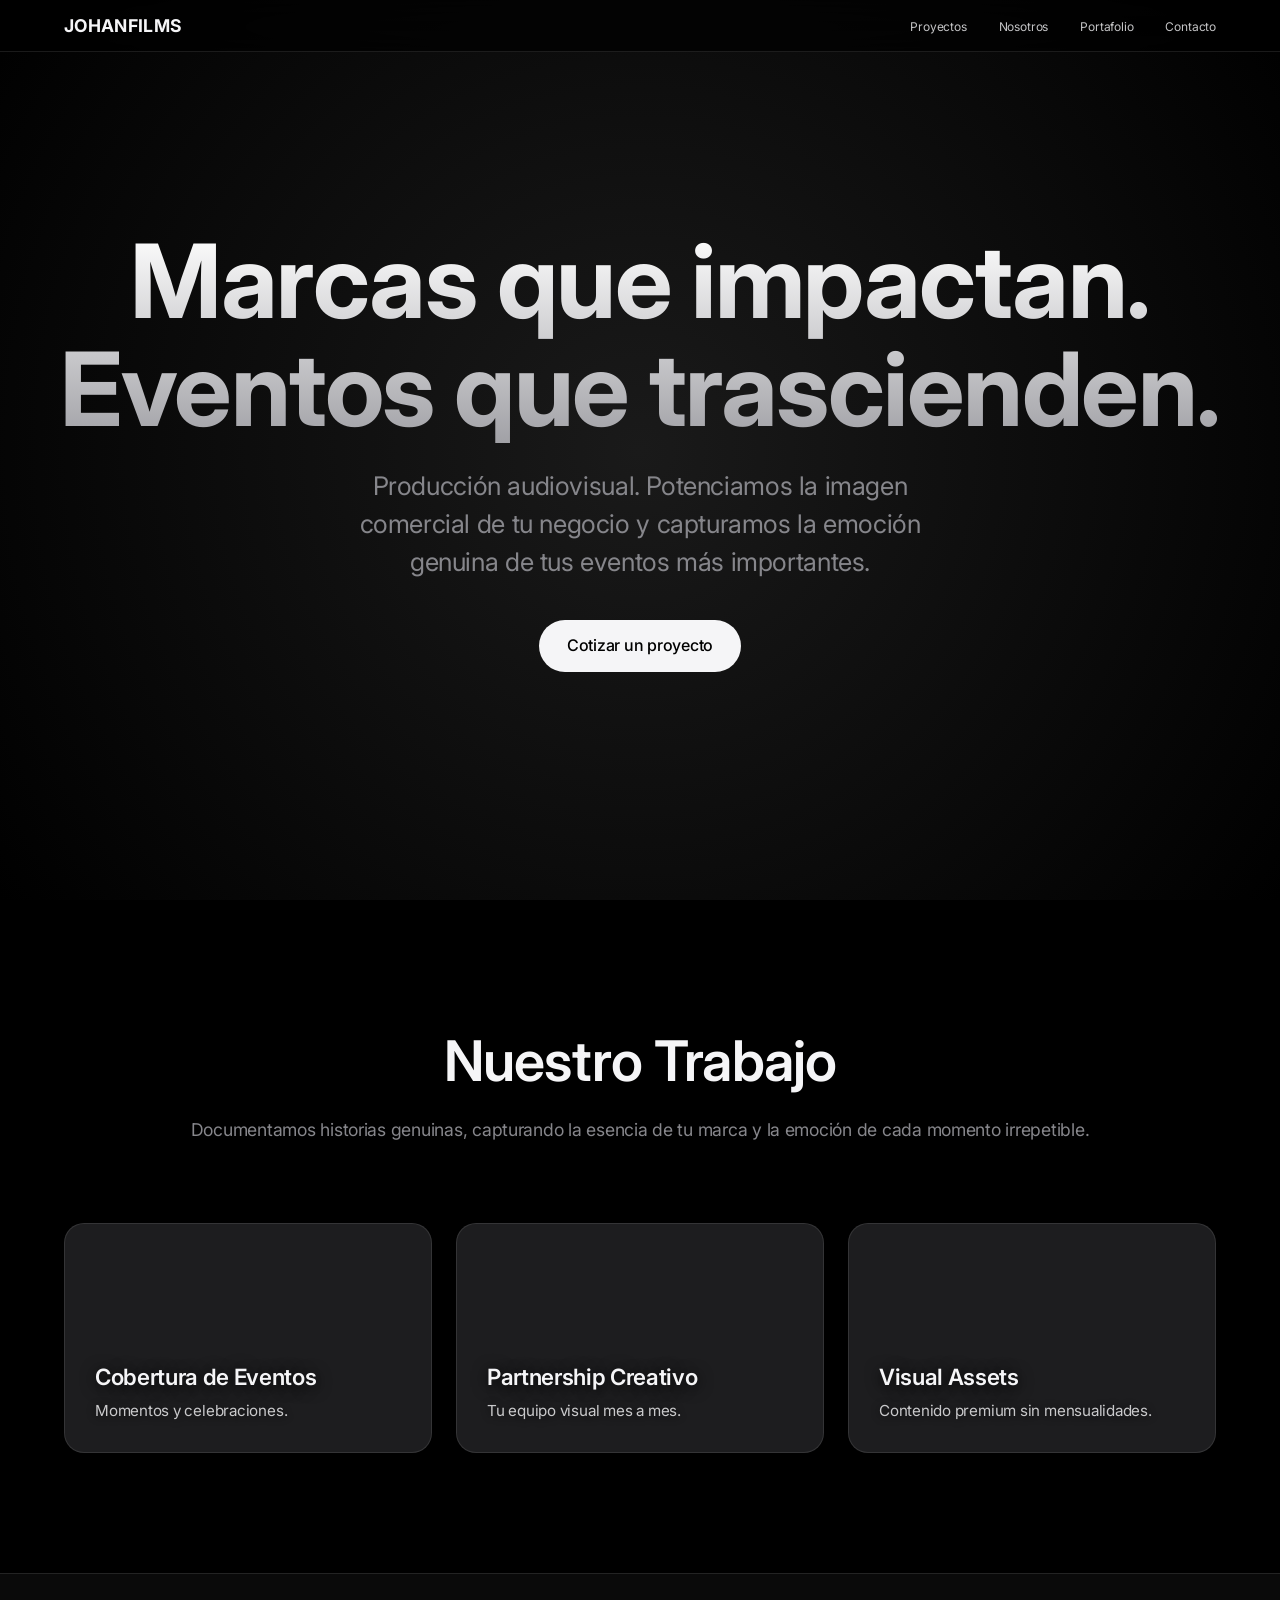
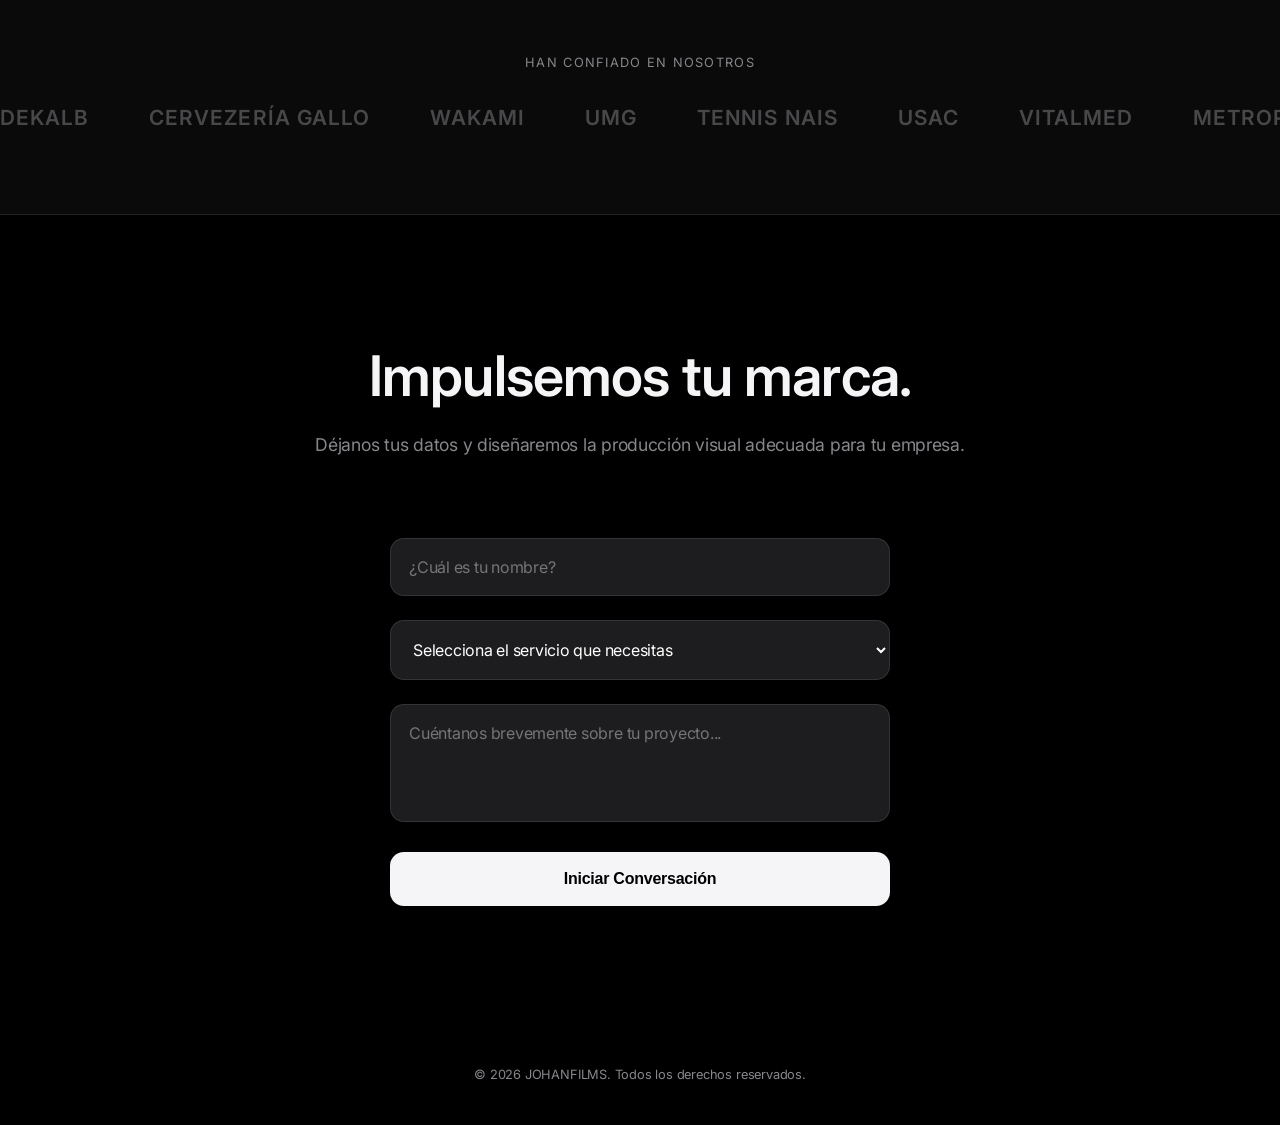
==== index.html @ 8e95e032 "fix modal video loader and transparent background" ====
<!DOCTYPE html>
<html lang="es">
<head>
    <meta charset="UTF-8">
    <meta name="viewport" content="width=device-width, initial-scale=1.0">
    <title>JohanFilms | Producción Audiovisual Premium</title>
    
    <!-- Fuente Inter (Estilo Apple) -->
    <link rel="preconnect" href="https://fonts.googleapis.com">
    <link rel="preconnect" href="https://fonts.gstatic.com" crossorigin>
    <link href="https://fonts.googleapis.com/css2?family=Inter:wght@300;400;500;600;700;800&display=swap" rel="stylesheet">
    <!-- Fuente Inter (Estilo Apple) -->
    <link rel="preconnect" href="https://fonts.googleapis.com">
    <link rel="preconnect" href="https://fonts.gstatic.com" crossorigin>
    <link href="https://fonts.googleapis.com/css2?family=Inter:wght@300;400;500;600;700;800&display=swap" rel="stylesheet">
    
    <!-- NUEVO: Estilos del Carrusel Swiper -->
    <link rel="stylesheet" href="https://cdn.jsdelivr.net/npm/swiper@11/swiper-bundle.min.css" />


    <style>
        /* 1. Cobertura de Eventos - Tonos Cálidos (Celebración) */
/* Ajuste para contenido vertical 9:16 */
/* Elimina el fondo negro de todos los niveles del carrusel */
.mySwiper, 
.swiper-wrapper, 
.swiper-slide, 
.swiper-slide video, 
.swiper-slide img {
    background: transparent !important;
    background-color: transparent !important;
}
.media-frame video.vertical{
    width: auto !important;
    height: 100% !important;
    max-width: 100% !important;
    object-fit: contain !important;
    background: transparent !important;
}

.swiper-slide{
    overflow: hidden !important;
}
.media-frame{
    background: transparent !important;
}
/* Asegura que el contenedor del carrusel no tenga sombra interna negra */
.mySwiper {
    background: none !important;
}

.swiper-slide video.vertical, .swiper-slide img.vertical {
    width: auto !important;
    height: 100% !important;
    max-width: 100%;
    margin: 0 auto;
object-fit: contain !important;
    border-radius: 20px;
}
/* Asegura que los controles del video no rompan la estética premium */
video::-webkit-media-controls-enclosure {
    background-color: rgba(0, 0, 0, 0) !important;
    border-radius: 20px;
}
/* Refuerzo de contraste para los títulos */
.project-card h3 {
    font-size: 1.4rem;
    font-weight: 700;
    margin-bottom: 8px;
    text-shadow: 0 2px 15px rgba(0,0,0,1); /* Máxima legibilidad */
}

.project-card p {
    font-size: 0.9rem;
    opacity: 0.9;
    text-shadow: 0 1px 10px rgba(0,0,0,1);
}
        :root {
            --black: #000000;
            --dark-gray: #1d1d1f;
            --apple-gray: #f5f5f7;
            --text-secondary: #86868b;
            --accent: #2997ff; 
            --border: rgba(255, 255, 255, 0.1);
            --font-main: 'Inter', sans-serif;
        }

        *, *::before, *::after { 
            box-sizing: border-box; 
            margin: 0; 
            padding: 0; 
            letter-spacing: -0.015em; 
        }

        html { scroll-behavior: smooth; }

        body {
            background: var(--black);
            color: var(--apple-gray);
            font-family: var(--font-main);
            line-height: 1.47059;
            overflow-x: hidden;
            -webkit-font-smoothing: antialiased;
        }

        /* --- NAVEGACIÓN --- */
        nav {
            position: fixed;
            top: 0; left: 0; right: 0;
            z-index: 1000;
            display: flex;
            align-items: center;
            justify-content: space-between;
            padding: 0 5%;
            height: 52px;
            background: rgba(0, 0, 0, 0.7);
            backdrop-filter: saturate(180%) blur(20px);
            -webkit-backdrop-filter: saturate(180%) blur(20px);
            border-bottom: 1px solid var(--border);
        }

        .nav-logo {
            font-weight: 700;
            font-size: 1.1rem;
            color: var(--apple-gray);
            text-decoration: none;
            letter-spacing: 0.02em;
            z-index: 1001;
        }

        .nav-links { display: flex; gap: 32px; list-style: none; }
        .nav-links a { color: var(--apple-gray); opacity: 0.8; text-decoration: none; font-size: 0.75rem; font-weight: 400; transition: opacity 0.3s ease; }
        .nav-links a:hover { opacity: 1; }

        /* --- HERO SECTION --- */
        .hero {
            height: 100vh;
            display: flex;
            flex-direction: column;
            justify-content: center;
            align-items: center;
            text-align: center;
            padding: 0 20px;
            background: radial-gradient(circle at center, #1a1a1a 0%, #000 100%);
        }

        .hero-title {
            font-size: clamp(3rem, 8vw, 6.5rem);
            font-weight: 700;
            line-height: 1.05;
            margin-bottom: 24px;
            background: linear-gradient(180deg, #fff 0%, #a1a1a6 100%);
            -webkit-background-clip: text;
            -webkit-text-fill-color: transparent;
        }

        .hero-subtitle { font-size: clamp(1.2rem, 2.5vw, 1.6rem); color: var(--text-secondary); max-width: 650px; margin-bottom: 40px; font-weight: 400; }

        /* --- BOTONES --- */
        .btn { padding: 14px 28px; border-radius: 30px; font-size: 1rem; font-weight: 500; text-decoration: none; transition: all 0.3s cubic-bezier(0.4, 0, 0.2, 1); display: inline-block; }
        .btn-primary { background: var(--apple-gray); color: var(--black); }
        .btn-primary:hover { transform: scale(1.02); background: #fff; }

        /* --- PORTAFOLIO --- */
        .section { padding: 120px 5%; max-width: 1400px; margin: 0 auto; }
        .section-header { text-align: center; margin-bottom: 80px; }
        .section-header h2 { font-size: clamp(2rem, 5vw, 3.5rem); margin-bottom: 15px; font-weight: 600; }

        .grid { display: grid; grid-template-columns: repeat(auto-fit, minmax(350px, 1fr)); gap: 24px; }
        .project-card { background: var(--dark-gray); aspect-ratio: 16/10; border-radius: 20px; overflow: hidden; position: relative; cursor: pointer; border: 1px solid var(--border); transition: transform 0.4s ease; }
        .project-card:hover { transform: scale(1.01); }
        .project-img { width: 100%; height: 100%; object-fit: cover; opacity: 0.5; transition: opacity 0.6s ease, transform 0.6s ease; }
        .project-card:hover .project-img { opacity: 0.8; transform: scale(1.03); }
        .project-info { position: absolute; bottom: 30px; left: 30px; right: 30px; }
        .project-info h3 { font-size: 1.4rem; margin-bottom: 6px; font-weight: 600; }
        .project-info p { color: var(--apple-gray); font-size: 0.95rem; opacity: 0.8; }

        /* --- MODAL (VENTANA FLOTANTE) --- */
        .modal { display: none; position: fixed; z-index: 2000; left: 0; top: 0; width: 100%; height: 100%; background-color: rgba(0, 0, 0, 0.6); backdrop-filter: blur(15px); -webkit-backdrop-filter: blur(15px); opacity: 0; transition: opacity 0.2s ease; }
        .modal.show { display: flex; align-items: center; justify-content: center; opacity: 1; }
        .modal-content { background-color: var(--dark-gray); border: 1px solid var(--border); border-radius: 24px; padding: 40px; width: 90%; max-width: 800px; position: relative; transform: translateY(30px) scale(0.95); transition: transform 0.4s cubic-bezier(0.16, 1, 0.3, 1); }
        .modal.show .modal-content { transform: translateY(0) scale(1); }
        .close-btn { position: absolute; top: 20px; right: 25px; color: var(--text-secondary); font-size: 28px; font-weight: 300; cursor: pointer; transition: color 0.3s; }
        .close-btn:hover { color: #fff; }

        /* --- CARRUSEL INFINITO DE MARCAS --- */
        .marquee-container {
            padding: 80px 0;
            overflow: hidden;
            background: #0a0a0a;
            border-top: 1px solid var(--border);
            border-bottom: 1px solid var(--border);
        }

        .marquee {
            display: flex;
            width: max-content;
            animation: scrollMarquee 45s linear infinite;
        }

        .marquee:hover { animation-play-state: paused; }

        .marquee-content {
            display: flex;
            gap: 60px;
            padding-right: 60px;
        }

        .marquee-content span {
            font-size: 1.3rem;
            font-weight: 600;
            color: var(--text-secondary);
            text-transform: uppercase;
            letter-spacing: 0.05em;
            opacity: 0.5;
            transition: opacity 0.3s, color 0.3s;
            cursor: default;
            white-space: nowrap;
        }

        .marquee-content span:hover {
            opacity: 1;
            color: var(--apple-gray);
        }

        @keyframes scrollMarquee {
            0% { transform: translateX(0); }
            100% { transform: translateX(-50%); }
        }

        /* --- FORMULARIO DE CONTACTO --- */
        .contact-container { max-width: 500px; margin: 0 auto; }
        .form-group { margin-bottom: 24px; }
        input, select, textarea { width: 100%; padding: 18px; background: var(--dark-gray); border: 1px solid var(--border); border-radius: 14px; color: #fff; font-family: var(--font-main); font-size: 1rem; outline: none; transition: border-color 0.3s, background-color 0.3s; }
        input:focus, select:focus, textarea:focus { border-color: var(--accent); background: #252528; }
        .btn-send { width: 100%; background: var(--apple-gray); color: var(--black); border: none; padding: 18px; border-radius: 14px; font-weight: 600; cursor: pointer; font-size: 1rem; transition: transform 0.3s, background 0.3s; }
        .btn-send:hover { background: #fff; transform: scale(1.01); }

        /* --- ANIMACIONES SCROLL --- */
        .reveal { opacity: 0; transform: translateY(40px); transition: opacity 0.8s cubic-bezier(0.5, 0, 0, 1), transform 0.8s cubic-bezier(0.5, 0, 0, 1); }
        .reveal.active { opacity: 1; transform: translateY(0); }

        /* --- RESPONSIVE --- */
        @media (max-width: 768px) {
            .nav-links { display: none; }
            .hero-title { font-size: 3.5rem; }
            .section { padding: 80px 20px; }
            .modal-content { padding: 30px 20px; }
        }

        /* --- FOOTER --- */
        footer { padding: 40px; text-align: center; display: flex; flex-direction: column; align-items: center; gap: 20px; }
        .social-links a { color: var(--apple-gray); text-decoration: none; font-size: 0.9rem; margin: 0 10px; transition: color 0.3s; opacity: 0.7; }
        .social-links a:hover { opacity: 1; }
        .footer-copy { color: var(--text-secondary); font-size: 0.8rem; }
        /* Estilo para redondear el carrusel de Johan Films */
/* Estilo definitivo para redondear el carrusel de Johan Films */
.mySwiper {
    border-radius: 20px !important;
    overflow: hidden !important;
    width: 100%;
    height: 100%;
    /* Truco para Mac/Safari: fuerza el recorte de las esquinas */
    -webkit-mask-image: -webkit-radial-gradient(white, black);
}

.mySwiper img, .mySwiper video {
    border-radius: 20px !important;
    object-fit: cover;
    display: block;
}

/* Forzamos el recorte también en las diapositivas individuales */
.swiper-slide {
    border-radius: 20px !important;
    overflow: hidden !important;
}

/* Efecto de elevación para las tarjetas/botones de proyectos */
.project-card {
    transition: transform 0.3s cubic-bezier(0.25, 1, 0.5, 1), box-shadow 0.3s ease;
    cursor: pointer;
}

/* Cuando el mouse pasa por encima (Hover) */
.project-card:hover {
    /* --- CONFIGURACIÓN DE FONDOS INDIVIDUALES --- */

/* 1. Eventos: Usamos tu foto optimizada de 351 KB */
.card-eventos {
    background-image: linear-gradient(rgba(0,0,0,0.4), rgba(0,0,0,0.85)), 
                      url('Fotos/evento-foto1.webp');
    background-size: cover;
    background-position: center;
}

/* 2. Partnership: Sugiero un tono oscuro profundo o una foto de producción */
.card-partnership {
    background-image: linear-gradient(rgba(0,0,0,0.5), rgba(0,0,0,0.9)), 
                      url('Videos/recorrido-plaza-real-frame.webp'); 
    background-size: cover;
    background-position: center;
}

/* 3. Wellness: Un tono verdoso/azulado muy sutil para salud y estética */
.card-wellness {
    background-image: linear-gradient(rgba(0,20,20,0.5), rgba(0,0,0,0.9)), 
                      url('Fotos/simulacion-arquitectura.webp');
    background-size: cover;
    background-position: center;
}

/* --- REFUERZO DE CONTRASTE --- */
.project-info h3 {
    text-shadow: 0 2px 10px rgba(0,0,0,0.9); /* Sombra para que el texto no se pierda */
}

.project-info p {
    text-shadow: 0 1px 5px rgba(0,0,0,0.9);
    opacity: 0.9;
}

/* Ajuste para que el hover sea suave */
.project-card {
    transition: transform 0.4s cubic-bezier(0.165, 0.84, 0.44, 1), box-shadow 0.4s ease;
}
    /* Hace que el botón sobresalga (crece un 3%) */
    transform: translateY(-8px) scale(1.03);
    
    /* Crea una sombra suave y profunda para dar efecto de altura */
    box-shadow: 0 20px 40px rgba(0, 0, 0, 0.4);
    
    /* Opcional: Si quieres que resalte un poco más el brillo */
    border-color: var(--accent);
}
/* --- ESTILOS SHOWCASE (Imagen, Video y Línea) --- */
        .showcase-image-container {
            width: 100%;
            max-width: 1100px;
            margin: 0 auto 100px;
            padding: 0 20px;
        }

        .showcase-image {
            width: 100%;
            height: auto;
            border-radius: 28px;
            object-fit: cover;
            display: block;
            box-shadow: 0 20px 50px rgba(0,0,0,0.5);
            border: 1px solid rgba(255,255,255,0.05);
        }

        .showcase-split-section {
            display: flex;
            align-items: center;
            justify-content: space-between;
            gap: 80px;
            padding: 100px 0;
            margin-top: 80px;
            border-top: 1px solid var(--border); /* ESTA ES LA LÍNEA QUE BUSCAMOS */
        }

        .showcase-video-container {
            flex: 1;
            max-width: 380px; 
            width: 100%;
            aspect-ratio: 9 / 16; 
            border-radius: 32px;
            overflow: hidden;
            border: 1px solid var(--border);
            box-shadow: 0 15px 40px rgba(0,0,0,0.5);
            background: transparent;
        }

        .showcase-vertical-video {
            width: 100%;
            height: 100%;
            object-fit: cover;
            display: block;
        }

        .showcase-text-container {
            flex: 1.2;
            text-align: left;
        }

        .showcase-text-card { margin-bottom: 50px; }

        .showcase-text-card h3 {
            font-size: 1.1rem;
            color: var(--accent);
            text-transform: uppercase;
            letter-spacing: 0.1em;
            margin-bottom: 15px;
            font-weight: 700;
        }

        .showcase-text-card p {
            font-size: 1.8rem;
            color: #fff;
            font-weight: 600;
            line-height: 1.3;
            letter-spacing: -0.02em;
        }

        /* --- ESTA ES LA SOLUCIÓN PARA LAS MARCAS --- */
        .brands-container {
            display: flex;
            justify-content: center;
            align-items: center;
            gap: 40px; 
            flex-wrap: wrap; /* Esto evita que la página se minimice o se estire */
            max-width: 1000px;
            margin: 0 auto;
            padding: 0 20px;
        }

        .brand-item {
            font-size: 1rem;
            font-weight: 600;
            color: #fff;
            letter-spacing: 0.1em;
            white-space: nowrap; /* Mantiene el nombre de la marca en una sola línea */
        }
        /* Al final de tus estilos */
        textarea {
            resize: none;
            outline: none;
        }


/* =========================================================
   FIX FINAL JOHANFILMS — Loader premium + videos controlados
   ========================================================= */
.modal-content{
    width: min(92vw, 900px);
    max-height: 92vh;
    overflow: hidden;
}

.mySwiper{
    width: 100% !important;
    aspect-ratio: 16 / 9 !important;
    height: auto !important;
    max-height: 65vh !important;
    border-radius: 20px !important;
    overflow: hidden !important;
    background: transparent !important;
    position: relative !important;
}

.swiper-wrapper,
.swiper-slide{
    width: 100% !important;
    height: 100% !important;
}

.swiper-slide{
    display: flex !important;
    justify-content: center !important;
    align-items: center !important;
    overflow: hidden !important;
    background: transparent !important;
    border-radius: 20px !important;
}

.media-frame{
    position: relative;
    width: 100%;
    height: 100%;
    max-width: 100%;
    max-height: 100%;
    display: flex;
    justify-content: center;
    align-items: center;
    overflow: hidden;
    background: transparent;
    border-radius: 20px;
}

.media-frame img,
.media-frame video{
    display: block;
    max-width: 100%;
    max-height: 100%;
    border-radius: 20px;
    background: transparent;
}

.media-frame img{
    width: 100%;
    height: 100%;
    object-fit: cover;
}

.media-frame video{
    width: 100%;
    height: 100%;
    object-fit: contain;
}

.media-frame video.vertical,
.media-frame img.vertical{
    width: auto !important;
    height: 100% !important;
    max-width: 100% !important;
    max-height: 100% !important;
    object-fit: contain !important;
}

.video-loader{
    position: absolute;
    inset: 0;
    background: transparent;
    display: flex;
    justify-content: center;
    align-items: center;
    z-index: 10;
    transition: opacity 0.22s ease;
    border-radius: 20px;
}

.video-loader::before{
    content: "";
    position: absolute;
    width: 190px;
    height: 42px;
    border-radius: 999px;
    background: rgba(0,0,0,0.28);
    backdrop-filter: blur(10px);
    -webkit-backdrop-filter: blur(10px);
    z-index: -1;
}

.video-loader.hidden{
    opacity: 0;
    pointer-events: none;
}

.video-loader p{
    color: rgba(255,255,255,0.72);
    font-size: 13px;
    letter-spacing: 0.4px;
    margin: 0;
    font-weight: 400;
}

@media (max-width: 768px){
    .modal-content{
        width: 94vw;
        max-height: 90vh;
        padding: 28px 18px;
    }

    .mySwiper{
        max-height: 58vh !important;
    }
}
        
    </style>
</head>
<body>

<nav>
    <a href="index.html" class="nav-logo">JOHANFILMS</a>
    <ul class="nav-links">
        <li><a href="JohanFilms.html">Proyectos</a></li>
        <li><a href="About us.html">Nosotros</a></li>
        <li><a href="Portafolio.html">Portafolio</a></li>
        <li><a href="contacto.html">Contacto</a></li>
    </ul>
</nav>

<section class="hero reveal active">
    <h1 class="hero-title">Marcas que impactan.<br>Eventos que trascienden.</h1>
    <p class="hero-subtitle">Producción audiovisual. Potenciamos la imagen comercial de tu negocio y capturamos la emoción genuina de tus eventos más importantes.</p>
    <div class="hero-actions">
        <a href="#contacto" class="btn btn-primary">Cotizar un proyecto</a>
    </div>
</section>

<section class="section" id="proyectos">
    <div class="section-header reveal">
        <h2>Nuestro Trabajo</h2>
        <p style="color: var(--text-secondary); font-size: 1.1rem;">Documentamos historias genuinas, capturando la esencia de tu marca y la emoción de cada momento irrepetible.</p>
    </div>
    <div class="grid">
       <!-- Botón 1: Cobertura de Eventos -->
<div class="project-card reveal card-eventos" data-index="0">
    <div class="project-info">
        <h3>Cobertura de Eventos</h3>
        <p>Momentos y celebraciones.</p>
    </div>
</div>

<!-- Botón 2: Partnership Creativo -->
<div class="project-card reveal card-partnership" style="transition-delay: 0.1s;" data-index="1">
    <div class="project-info">
        <h3>Partnership Creativo</h3>
        <p>Tu equipo visual mes a mes.</p>
    </div>
</div>

<!-- Botón 3: Visual Assets -->
<div class="project-card reveal card-wellness" style="transition-delay: 0.2s;" data-index="2">
    <div class="project-info">
        <h3>Visual Assets</h3>
        <p>Contenido premium sin mensualidades.</p>
    </div>
</div>
    </div>
</section>

<!-- CARRUSEL INFINITO DE MARCAS -->
<section class="marquee-container reveal">
    <p style="text-align: center; color: var(--text-secondary); font-size: 0.8rem; text-transform: uppercase; letter-spacing: 0.1em; margin-bottom: 30px;">Han confiado en nosotros</p>
    <div class="marquee">
        <!-- Grupo 1 -->
        <div class="marquee-content">
            <span>DekalB</span><span>Cervezería Gallo</span><span>Wakami</span><span>UMG</span><span>Tennis Nais</span><span>USAC</span><span>Vitalmed</span><span>Metroproyectos</span><span>Mealbox</span><span>Decora</span><span>Intecap</span><span>Plaza América</span><span>CityPlaza</span><span>Rejobot</span><span>Coca Cola Los Volcanes</span><span>Klampas</span><span>Prog. Moscamed</span><span>Mealbox</span><span>PL Beauty Aesthetic</span><span>SNK Store</span><span>Lias Bakery Coatepeque</span>
        </div>
        <!-- Grupo 2 (Duplicado idéntico para crear la ilusión de scroll infinito) -->
        <div class="marquee-content">
            <span>DekalB</span><span>Cervezería Gallo</span><span>Wakami</span><span>UMG</span><span>Tennis Nais</span><span>USAC</span><span>Vitalmed</span><span>Metroproyectos</span><span>Mealbox</span><span>Decora</span><span>Intecap</span><span>Plaza América</span><span>CityPlaza</span><span>Rejobot</span><span>Coca Cola Los Volcanes</span><span>Klampas</span><span>Prog. Moscamed</span><span>Mealbox</span><span>PL Beauty Aesthetic</span><span>SNK Store</span><span>Lias Bakery Coatepeque</span>
        </div>
    </div>
</section>

<section class="section" id="contacto">
    <div class="section-header reveal">
        <h2>Impulsemos tu marca.</h2>
        <p style="color: var(--text-secondary); font-size: 1.1rem;">Déjanos tus datos y diseñaremos la producción visual adecuada para tu empresa.</p>
    </div>
    
    <div class="contact-container reveal">
        <form id="waForm">
            <div class="form-group">
                <input type="text" id="nombre" placeholder="¿Cuál es tu nombre?" required>
            </div>
            <div class="form-group">
                <select id="servicio" required>
                    <option value="" disabled selected>Selecciona el servicio que necesitas</option>
                    <option value="Cobertura de Eventos">Cobertura de Eventos (Momentos inolvidables)</option>
                    <option value="Partnership Creativo">Partnership Creativo (Tu equipo visual mes a mes)</option>
                    <option value="Marcas & Wellness">Marcas & Wellness (Publicidad premium)</option>
                    <option value="Proyecto a la medida">Tengo otra idea en mente</option>
                </select>
            </div>
            <div class="form-group">
                <textarea id="mensaje" rows="4" placeholder="Cuéntanos brevemente sobre tu proyecto..." required></textarea>
            </div>
            <button type="submit" class="btn-send">Iniciar Conversación</button>
        </form>
    </div>
</section>

<!-- MODAL PARA PROYECTOS --><!-- MODAL PARA PROYECTOS CON CARRUSEL -->
<div id="projectModal" class="modal">
    <div class="modal-content">
        <span class="close-btn">&times;</span>
        <h2 id="modalTitle">Título del Proyecto</h2>
        <p id="modalCategory" style="color: var(--text-secondary); margin-bottom: 20px;">Categoría</p>
        
        <!-- Carrusel Swiper -->
<div class="swiper mySwiper" style="border-radius: 12px; overflow: hidden; aspect-ratio: 16/9; background: transparent;">
            <div class="swiper-wrapper" id="modalMediaContent">
                <!-- Aquí se inyectarán las fotos y videos automáticamente -->
            </div>
            <!-- Botones de navegación del carrusel -->
            <div class="swiper-button-next" style="color: rgba(255,255,255,0.8); transform: scale(0.7);"></div>
            <div class="swiper-button-prev" style="color: rgba(255,255,255,0.8); transform: scale(0.7);"></div>
            <div class="swiper-pagination"></div>
        </div>
        
        <p id="modalDescription" style="margin-top: 20px; font-size: 0.95rem; line-height: 1.6;">Descripción.</p>
    </div>
</div>

<!-- NUEVO: Script del Carrusel Swiper (Debe ir justo arriba de tu <script> principal) -->
<script src="https://cdn.jsdelivr.net/npm/swiper@11/swiper-bundle.min.js"></script>

<footer>
   
    <p class="footer-copy">&copy; 2026 JOHANFILMS. Todos los derechos reservados.</p>
</footer>

<script>
    // SCROLL ANIMATIONS
    const reveals = document.querySelectorAll('.reveal');
    const revealOnScroll = () => {
        const windowHeight = window.innerHeight;
        const elementVisible = 100;
        reveals.forEach((reveal) => {
            const elementTop = reveal.getBoundingClientRect().top;
            if (elementTop < windowHeight - elementVisible) {
                reveal.classList.add('active');
            }
        });
    }
    window.addEventListener('scroll', revealOnScroll);
    revealOnScroll();

    // MODAL LOGIC
    const modal = document.getElementById("projectModal");
    const closeBtn = document.querySelector(".close-btn");
    const projectCards = document.querySelectorAll(".project-card");
    const modalTitle = document.getElementById("modalTitle");
    const modalCategory = document.getElementById("modalCategory");
    const modalDescription = document.getElementById("modalDescription");

   // Datos de tus proyectos con sus fotos y videos reales
    const projectData = [
        {
            title: "Cobertura de Eventos",
            category: "Tu evento no tiene límites, nuestras fotos tampoco.",
            description: "Capturamos la esencia de tus momentos más especiales. A través de fotografía artística y cinematografía de alta fidelidad, transformando tus celebraciones en recuerdos eternos que podrás revivir una y otra vez.",
media: [
  { type: 'video', url: 'Fotos/evento-video1.mp4' },
  { type: 'image', url: 'Fotos/evento-foto1.webp' },
  { type: 'image', url: 'Fotos/evento-foto2.webp' },
  { type: 'image', url: 'Fotos/evento-foto3.webp' },
  { type: 'image', url: 'Fotos/evento-foto4.webp' },
  { type: 'image', url: 'Fotos/evento-foto5.webp' }
  
]
        },
    {
    title: "Partnership Creativo",
    category: "Contenido para Redes Sociales & Estrategia",
    description: "Diseñamos un flujo constante de contenido de alto impacto en formato vertical (9:16) y fotografías que marcan la diferencia. Optimizamos cada pieza para Reels y TikTok, asegurando que tu marca mantenga una presencia profesional, dinámica y visualmente impecable todos los días.",
    media: [
         { type: 'video', url: 'Fotos_partnershipcreativo/partner-video1.mp4', },
           { type: 'video', url: 'Fotos_partnershipcreativo/partner-video2.mp4', },
        { type: 'image', url: 'Fotos_partnershipcreativo/partner-foto1.webp',  },
            { type: 'image', url: 'Fotos_partnershipcreativo/partner-foto4.webp',  },
          { type: 'image', url: 'Fotos_partnershipcreativo/partner-foto2.webp',  },
            { type: 'image', url: 'Fotos_partnershipcreativo/partner-foto3.webp',  }
          
       
    ]
},
        {
            title: "Visual Assets",
            category: "Paquetes por Proyecto",
            description: "Contenido de calidad sin contratos. Fotografía y video de alto impacto diseñados para empresas/marcas que necesitan renovar su imagen o lanzar un proyecto específico de manera inmediata.",
            media: [
                { type: 'video', url: 'Visual/visual-video1.mp4' },
                { type: 'image', url: 'Visual/visual-foto1.webp' },
                 { type: 'image', url: 'Visual/visual-foto2.webp' },
                  { type: 'image', url: 'Visual/visual-foto3.webp' },
                   { type: 'image', url: 'Visual/visual-foto4.webp' },
                   { type: 'image', url: 'Visual/visual-foto5.webp' }
               
            ]
        }
    ];

    let swiperInstance = null; // Variable para controlar el carrusel

    projectCards.forEach((card, index) => {
        card.addEventListener('click', () => {
            modalTitle.innerText = projectData[index].title;
            modalCategory.innerText = projectData[index].category;
            modalDescription.innerText = projectData[index].description;
            
            // Generar los slides de fotos y videos
            const mediaContainer = document.getElementById("modalMediaContent");
            mediaContainer.innerHTML = ''; // Limpiamos el carrusel anterior
            
   // Generar cada slide con loader premium y contenedor seguro
            projectData[index].media.forEach((item, mediaIndex) => {
                const formatClass = item.format === 'vertical' ? 'vertical' : '';
                const mediaId = `project-media-${index}-${mediaIndex}`;

                let slideContent = '';

                if (item.type === 'image') {
                    slideContent = `
                        <div class="media-frame">
                            <img src="${item.url}" class="${formatClass}" alt="${projectData[index].title}">
                        </div>
                    `;
                } else if (item.type === 'video') {
                    slideContent = `
                        <div class="media-frame">
                            <div class="video-loader">
                                <p>Cargando experiencia...</p>
                            </div>

                            <video
                                id="${mediaId}"
                                src="${item.url}"
                                class="${formatClass}"
                                autoplay
                                muted
                                loop
                                playsinline
                                preload="auto"
                                disablepictureinpicture
                                controlslist="nodownload noplaybackrate nofullscreen">
                            </video>
                        </div>
                    `;
                }

                mediaContainer.innerHTML += `
                    <div class="swiper-slide">
                        ${slideContent}
                    </div>
                `;
            });

            // Loader + detección automática de videos verticales
            requestAnimationFrame(() => {
                const videos = mediaContainer.querySelectorAll('video');

                videos.forEach(video => {
                    const frame = video.closest('.media-frame');
                    const loader = frame ? frame.querySelector('.video-loader') : null;

                    const hideLoader = () => {
                        if (loader) loader.classList.add('hidden');
                    };

                    const lockVideoSize = () => {
                        if (video.videoHeight > video.videoWidth) {
                            video.classList.add('vertical');
                        } else {
                            video.classList.remove('vertical');
                        }
                    };

                    video.addEventListener('loadedmetadata', () => {
                        lockVideoSize();
                        hideLoader();
                    });

                    video.addEventListener('loadeddata', hideLoader);
                    video.addEventListener('canplay', hideLoader);
                    video.addEventListener('canplaythrough', hideLoader);
                    video.addEventListener('playing', hideLoader);
                    video.addEventListener('error', hideLoader);

                    video.load();

                    video.play()
                        .then(hideLoader)
                        .catch(() => {
                            setTimeout(hideLoader, 450);
                        });

                    // Seguridad: nunca dejar el loader pegado aunque el navegador tarde o bloquee eventos.
                    setTimeout(hideLoader, 700);
                });
            });

            modal.classList.add("show");
            document.body.style.overflow = "hidden"; 

            // Inicializar o actualizar el carrusel
            if (swiperInstance) {
                swiperInstance.destroy(true, true);
            }
            swiperInstance = new Swiper(".mySwiper", {
                navigation: { nextEl: ".swiper-button-next", prevEl: ".swiper-button-prev" },
                pagination: { el: ".swiper-pagination", clickable: true },
                loop: false,
                grabCursor: true
            });
        });
    });

    closeBtn.addEventListener('click', () => {
        modal.classList.remove("show");
        setTimeout(() => { if(!modal.classList.contains("show")) document.body.style.overflow = "auto"; }, 400); 
    });

    window.addEventListener('click', (e) => {
        if (e.target === modal) {
            modal.classList.remove("show");
            setTimeout(() => { document.body.style.overflow = "auto"; }, 400);
        }
    });

    // WHATSAPP
    document.getElementById('waForm').addEventListener('submit', function(e) {
        e.preventDefault();
        const nombre = document.getElementById('nombre').value;
        const servicio = document.getElementById('servicio').value;
        const mensaje = document.getElementById('mensaje').value;
        const telefono = "50247474348"; 
        const texto = `Hola JohanFilms. Te escribo de parte de ${nombre}. Nos interesa el servicio de "${servicio}". Detalles del proyecto: ${mensaje}`;
        const url = `https://wa.me/${telefono}?text=${encodeURIComponent(texto)}`;
        window.open(url, '_blank');
    });
</script>

</body>
</html>
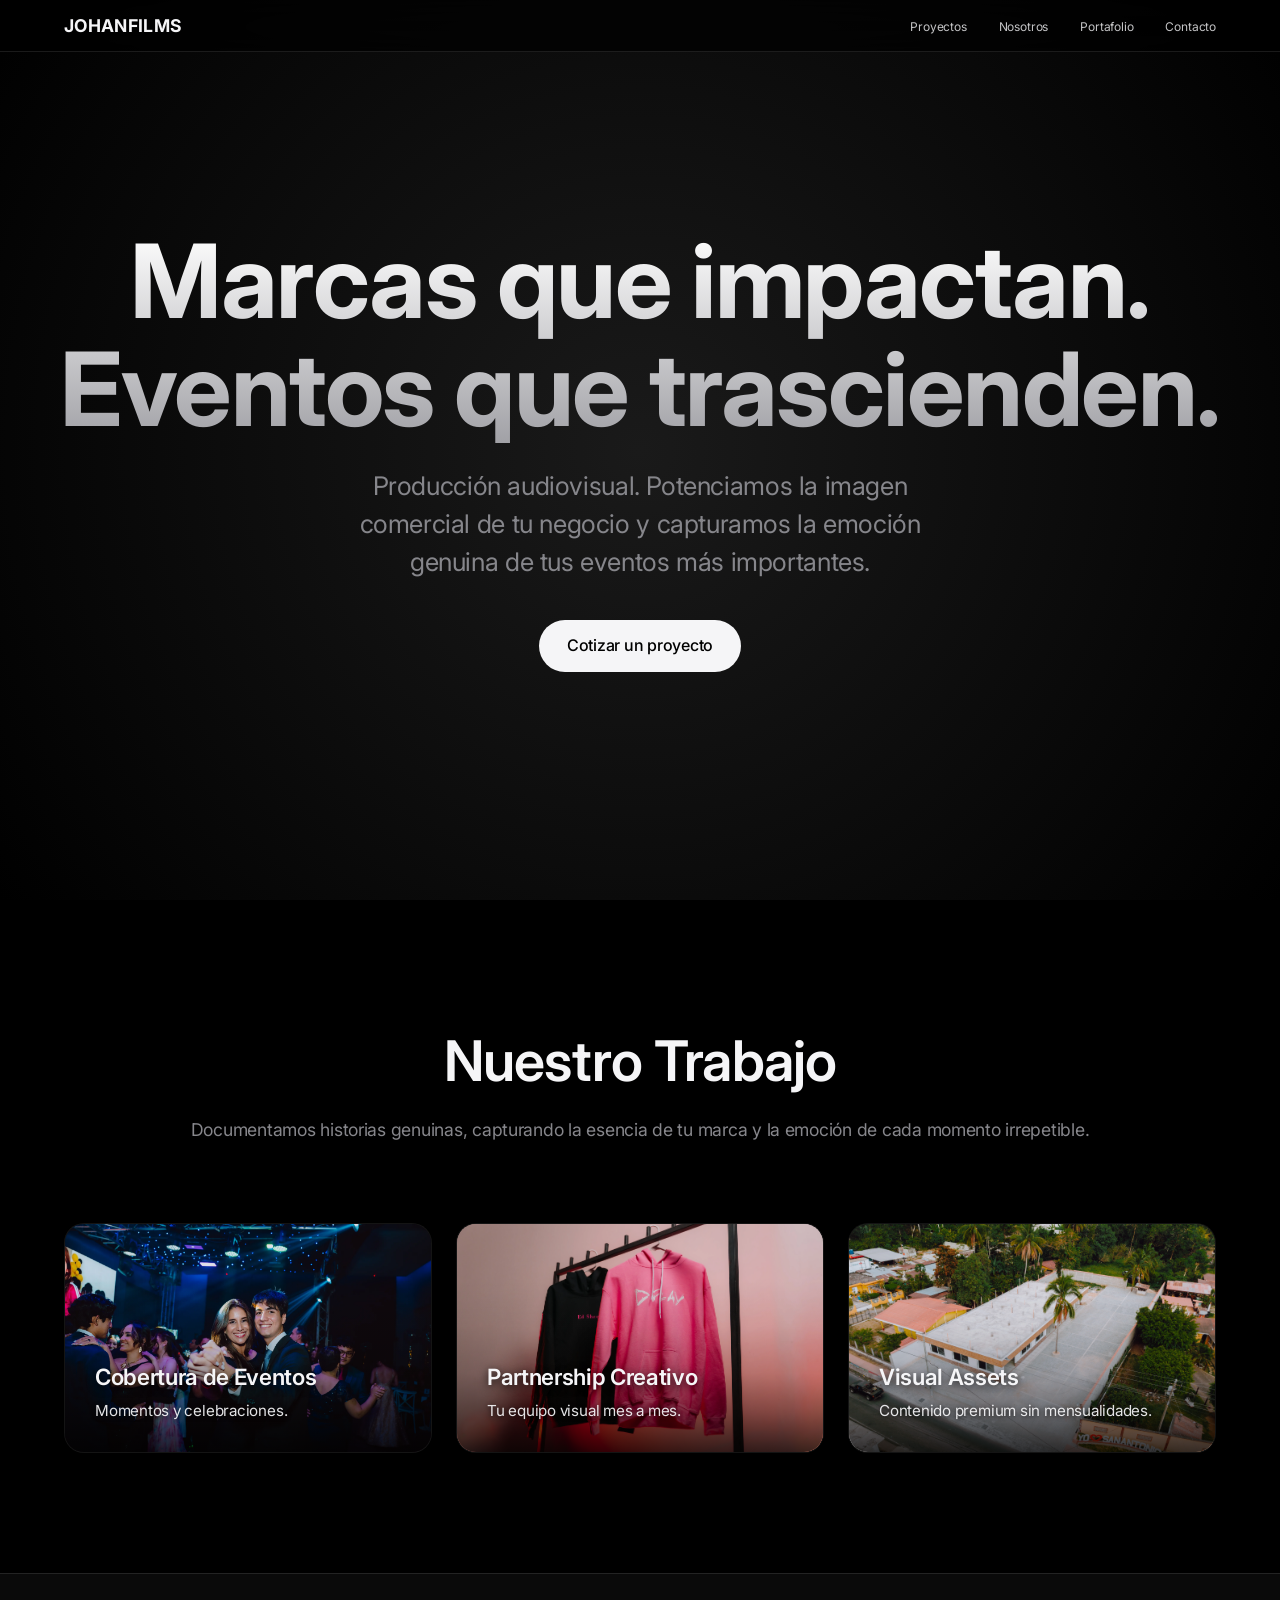
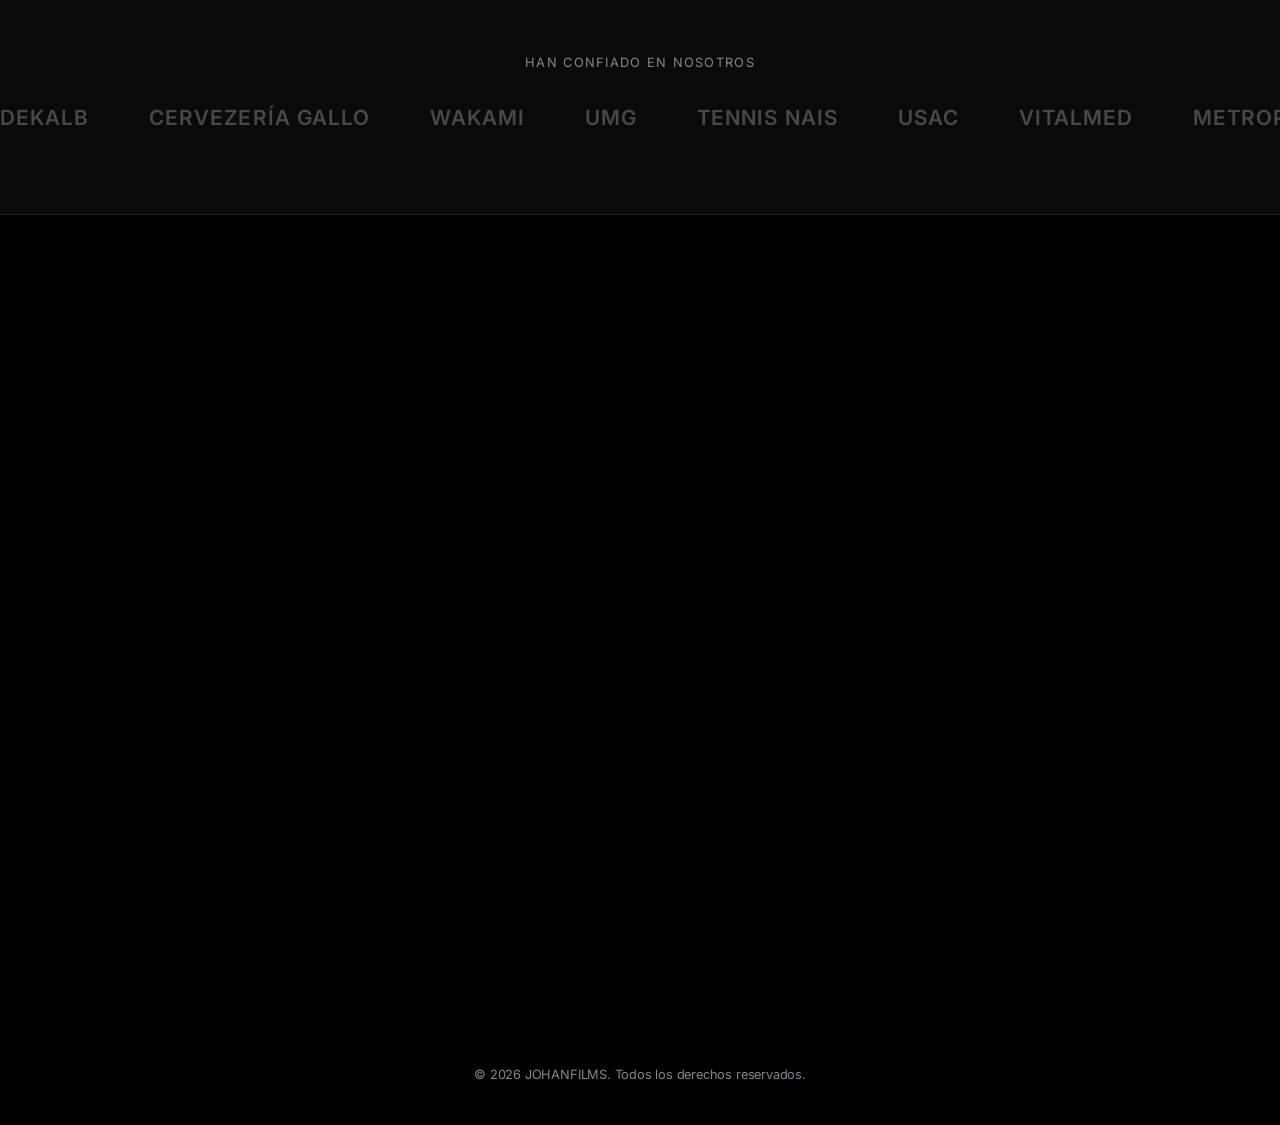
==== commit f442dc3a: "clean urls and lowercase pages" ====
--- a/index.html
+++ b/index.html
@@ -172,7 +172,7 @@
         .project-img { width: 100%; height: 100%; object-fit: cover; opacity: 0.5; transition: opacity 0.6s ease, transform 0.6s ease; }
         .project-card:hover .project-img { opacity: 0.8; transform: scale(1.03); }
         .project-info { position: absolute; bottom: 30px; left: 30px; right: 30px; }
-        .project-info h3 { font-size: 1.4rem; margin-bottom: 6px; font-weight: 600; }
+        .project-info h3 { font-size: 1.4rem; margin-bottom: 6px; font-weight: 600; z-index: 2; }
         .project-info p { color: var(--apple-gray); font-size: 0.95rem; opacity: 0.8; }
 
         /* --- MODAL (VENTANA FLOTANTE) --- */
@@ -240,13 +240,108 @@
         .reveal { opacity: 0; transform: translateY(40px); transition: opacity 0.8s cubic-bezier(0.5, 0, 0, 1), transform 0.8s cubic-bezier(0.5, 0, 0, 1); }
         .reveal.active { opacity: 1; transform: translateY(0); }
 
+
+/* =========================================
+   MOBILE MENU APPLE STYLE
+========================================= */
+
+.menu-toggle{
+    display: none;
+    width: 34px;
+    height: 34px;
+    position: relative;
+    z-index: 1002;
+    cursor: pointer;
+    justify-content: center;
+    align-items: center;
+    flex-direction: column;
+    gap: 6px;
+}
+
+.menu-toggle span{
+    width: 18px;
+    height: 1.5px;
+    background: #fff;
+    border-radius: 999px;
+    transition: all 0.3s ease;
+}
+
+.menu-toggle.active span:nth-child(1){
+    transform: translateY(3.8px) rotate(45deg);
+}
+
+.menu-toggle.active span:nth-child(2){
+    transform: translateY(-3.8px) rotate(-45deg);
+}
+
+@media (max-width: 768px){
+
+    .menu-toggle{
+        display: flex;
+    }
+
+    .nav-links{
+        position: fixed;
+        top: 0;
+        right: -100%;
+        width: 100%;
+        height: 100vh;
+        background: rgba(0,0,0,0.96);
+        backdrop-filter: blur(30px);
+        -webkit-backdrop-filter: blur(30px);
+
+        flex-direction: column;
+        justify-content: center;
+        align-items: center;
+
+        gap: 40px;
+        transition: right 0.45s cubic-bezier(0.77,0,0.175,1);
+        z-index: 1000;
+    }
+
+    .nav-links.active{
+        right: 0;
+    }
+
+    .nav-links a{
+        font-size: 1.5rem !important;
+        font-weight: 600;
+        opacity: 1;
+    }
+}
+
+
         /* --- RESPONSIVE --- */
-        @media (max-width: 768px) {
-            .nav-links { display: none; }
-            .hero-title { font-size: 3.5rem; }
-            .section { padding: 80px 20px; }
-            .modal-content { padding: 30px 20px; }
-        }
+     @media (max-width: 768px) {
+    nav{
+        padding: 0 20px;
+    }
+
+    .nav-links{
+        display: flex;
+        gap: 14px;
+    }
+
+    .nav-links a{
+        font-size: 0.68rem;
+    }
+
+    .nav-logo{
+        font-size: 0.85rem;
+    }
+
+    .hero-title{
+        font-size: 3.5rem;
+    }
+
+    .section{
+        padding: 80px 20px;
+    }
+
+    .modal-content{
+        padding: 30px 20px;
+    }
+}
 
         /* --- FOOTER --- */
         footer { padding: 40px; text-align: center; display: flex; flex-direction: column; align-items: center; gap: 20px; }
@@ -280,58 +375,105 @@
 .project-card {
     transition: transform 0.3s cubic-bezier(0.25, 1, 0.5, 1), box-shadow 0.3s ease;
     cursor: pointer;
+    
 }
 
 /* Cuando el mouse pasa por encima (Hover) */
+/* Hover de las tarjetas */
 .project-card:hover {
-    /* --- CONFIGURACIÓN DE FONDOS INDIVIDUALES --- */
-
-/* 1. Eventos: Usamos tu foto optimizada de 351 KB */
-.card-eventos {
-    background-image: linear-gradient(rgba(0,0,0,0.4), rgba(0,0,0,0.85)), 
-                      url('Fotos/evento-foto1.webp');
+    transform: translateY(-8px) scale(1.03);
+    box-shadow: 0 20px 40px rgba(0, 0, 0, 0.4);
+    border-color: var(--accent);
+}
+
+/* Transición suave */
+.project-card {
+    transition:
+        transform 0.4s cubic-bezier(0.165, 0.84, 0.44, 1),
+        box-shadow 0.4s ease,
+        border-color 0.4s ease;
+}
+.project-card{
+    overflow: hidden;
+    position: relative;
+}
+
+.project-card::before{
+    content: "";
+    position: absolute;
+    inset: 0;
+
+    background: inherit;
     background-size: cover;
     background-position: center;
-}
-
-/* 2. Partnership: Sugiero un tono oscuro profundo o una foto de producción */
-.card-partnership {
-    background-image: linear-gradient(rgba(0,0,0,0.5), rgba(0,0,0,0.9)), 
-                      url('Videos/recorrido-plaza-real-frame.webp'); 
+
+    transform: scale(1.02);
+
+    z-index: 0;
+}
+/* =========================================
+   FONDOS DE CADA TARJETA
+========================================= */
+
+/* Eventos */
+.card-eventos {
+    background-image:
+        linear-gradient(
+            to top,
+            rgba(0,0,0,0.78) 0%,
+            rgba(0,0,0,0.45) 18%,
+            rgba(0,0,0,0.20) 35%,
+            rgba(0,0,0,0.05) 55%,
+            rgba(0,0,0,0.00) 75%
+        ),
+        url('portafolio/gradfoto-13.webp');
+
     background-size: cover;
     background-position: center;
 }
 
-/* 3. Wellness: Un tono verdoso/azulado muy sutil para salud y estética */
-.card-wellness {
-    background-image: linear-gradient(rgba(0,20,20,0.5), rgba(0,0,0,0.9)), 
-                      url('Fotos/simulacion-arquitectura.webp');
+/* Partnership */
+.card-partnership {
+    background-image:
+        linear-gradient(
+            to top,
+            rgba(0,0,0,0.78) 0%,
+            rgba(0,0,0,0.45) 18%,
+            rgba(0,0,0,0.20) 35%,
+            rgba(0,0,0,0.05) 55%,
+            rgba(0,0,0,0.00) 75%
+        ),
+        url('portafolio/Hoodie-19.webp');
+
     background-size: cover;
     background-position: center;
 }
 
-/* --- REFUERZO DE CONTRASTE --- */
+/* Wellness */
+.card-wellness {
+     background-image:
+        linear-gradient(
+            to top,
+            rgba(0,0,0,0.78) 0%,
+            rgba(0,0,0,0.45) 18%,
+            rgba(0,0,0,0.20) 35%,
+            rgba(0,0,0,0.05) 55%,
+            rgba(0,0,0,0.00) 75%
+        ),
+        url('portafolio/Locales V2-9.webp');
+
+    background-size: cover;
+    background-position: center;
+}
+
+/* Contraste del texto */
 .project-info h3 {
-    text-shadow: 0 2px 10px rgba(0,0,0,0.9); /* Sombra para que el texto no se pierda */
+    text-shadow: 0 2px 10px rgba(0,0,0,0.9);
 }
 
 .project-info p {
     text-shadow: 0 1px 5px rgba(0,0,0,0.9);
-    opacity: 0.9;
-}
-
-/* Ajuste para que el hover sea suave */
-.project-card {
-    transition: transform 0.4s cubic-bezier(0.165, 0.84, 0.44, 1), box-shadow 0.4s ease;
-}
-    /* Hace que el botón sobresalga (crece un 3%) */
-    transform: translateY(-8px) scale(1.03);
-    
-    /* Crea una sombra suave y profunda para dar efecto de altura */
-    box-shadow: 0 20px 40px rgba(0, 0, 0, 0.4);
-    
-    /* Opcional: Si quieres que resalte un poco más el brillo */
-    border-color: var(--accent);
+    opacity: 0.92;
 }
 /* --- ESTILOS SHOWCASE (Imagen, Video y Línea) --- */
         .showcase-image-container {
@@ -557,6 +699,19 @@
         max-height: 58vh !important;
     }
 }
+.project-card{
+    border: 1px solid rgba(255,255,255,0.08);
+    background-clip: padding-box;
+}
+
+.card-partnership{
+    border-color: rgba(255,255,255,0.08);
+    
+}
+.card-wellness{
+    border-color: rgba(255,255,255,0.08);}
+
+
         
     </style>
 </head>
@@ -564,11 +719,17 @@
 
 <nav>
     <a href="index.html" class="nav-logo">JOHANFILMS</a>
-    <ul class="nav-links">
-        <li><a href="JohanFilms.html">Proyectos</a></li>
-        <li><a href="About us.html">Nosotros</a></li>
+
+    <div class="menu-toggle" id="menuToggle">
+        <span></span>
+        <span></span>
+    </div>
+
+    <ul class="nav-links" id="navLinks">
+        <li><a href="index.html">Proyectos</a></li>
+        <li><a href="Nosotros.html">Nosotros</a></li>
         <li><a href="Portafolio.html">Portafolio</a></li>
-        <li><a href="contacto.html">Contacto</a></li>
+        <li><a href="Contacto.html">Contacto</a></li>
     </ul>
 </nav>
 
@@ -678,7 +839,35 @@
 </div>
 
 <!-- NUEVO: Script del Carrusel Swiper (Debe ir justo arriba de tu <script> principal) -->
-<script src="https://cdn.jsdelivr.net/npm/swiper@11/swiper-bundle.min.js"></script>
+<script src="https://cdn.jsdelivr.net/npm/swiper@11/swiper-bundle.min.js">
+/* =========================================
+   MOBILE MENU
+========================================= */
+
+const menuToggle = document.getElementById('menuToggle');
+const navLinks = document.getElementById('navLinks');
+
+menuToggle.addEventListener('click', () => {
+    menuToggle.classList.toggle('active');
+    navLinks.classList.toggle('active');
+
+    if(navLinks.classList.contains('active')){
+        document.body.style.overflow = 'hidden';
+    } else {
+        document.body.style.overflow = 'auto';
+    }
+});
+
+document.querySelectorAll('.nav-links a').forEach(link => {
+    link.addEventListener('click', () => {
+        menuToggle.classList.remove('active');
+        navLinks.classList.remove('active');
+        document.body.style.overflow = 'auto';
+    });
+});
+
+
+</script>
 
 <footer>
    
@@ -894,6 +1083,34 @@
         const url = `https://wa.me/${telefono}?text=${encodeURIComponent(texto)}`;
         window.open(url, '_blank');
     });
+
+/* =========================================
+   MOBILE MENU
+========================================= */
+
+const menuToggle = document.getElementById('menuToggle');
+const navLinks = document.getElementById('navLinks');
+
+menuToggle.addEventListener('click', () => {
+    menuToggle.classList.toggle('active');
+    navLinks.classList.toggle('active');
+
+    if(navLinks.classList.contains('active')){
+        document.body.style.overflow = 'hidden';
+    } else {
+        document.body.style.overflow = 'auto';
+    }
+});
+
+document.querySelectorAll('.nav-links a').forEach(link => {
+    link.addEventListener('click', () => {
+        menuToggle.classList.remove('active');
+        navLinks.classList.remove('active');
+        document.body.style.overflow = 'auto';
+    });
+});
+
+
 </script>
 
 </body>
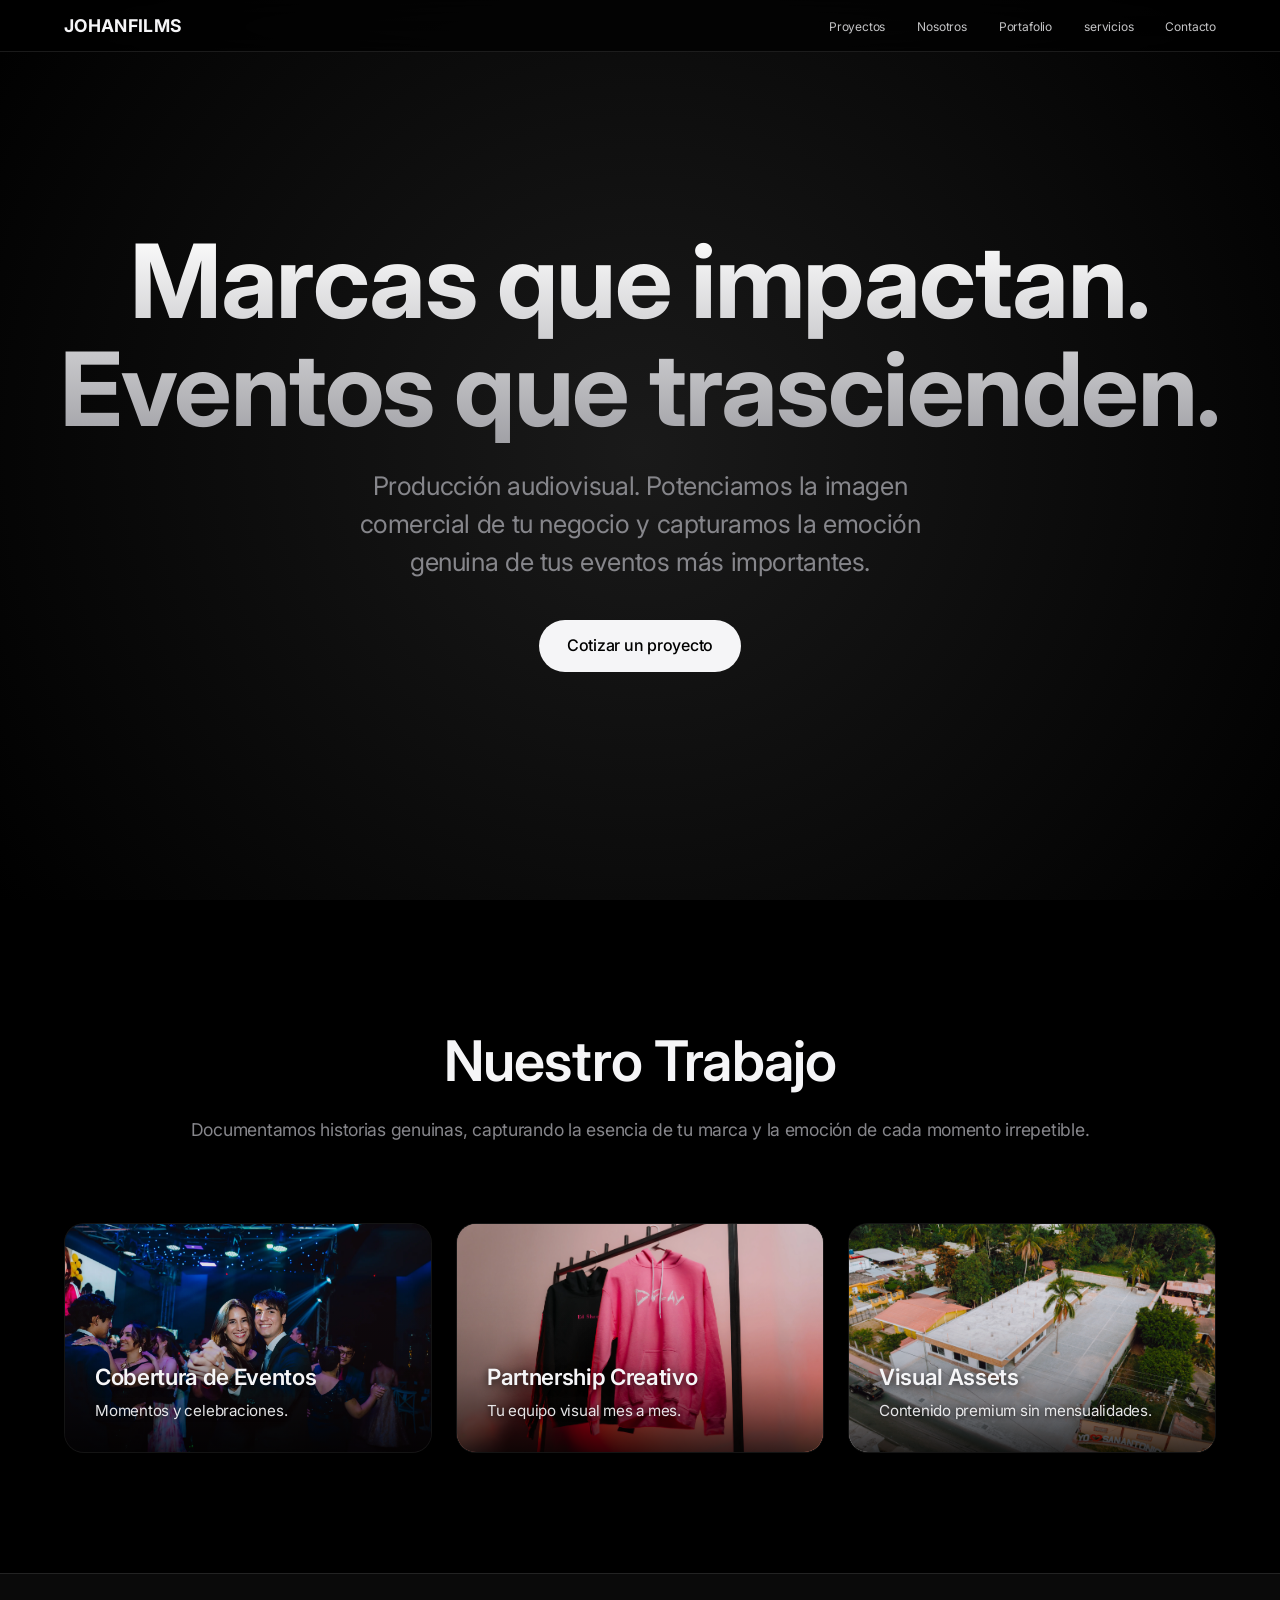
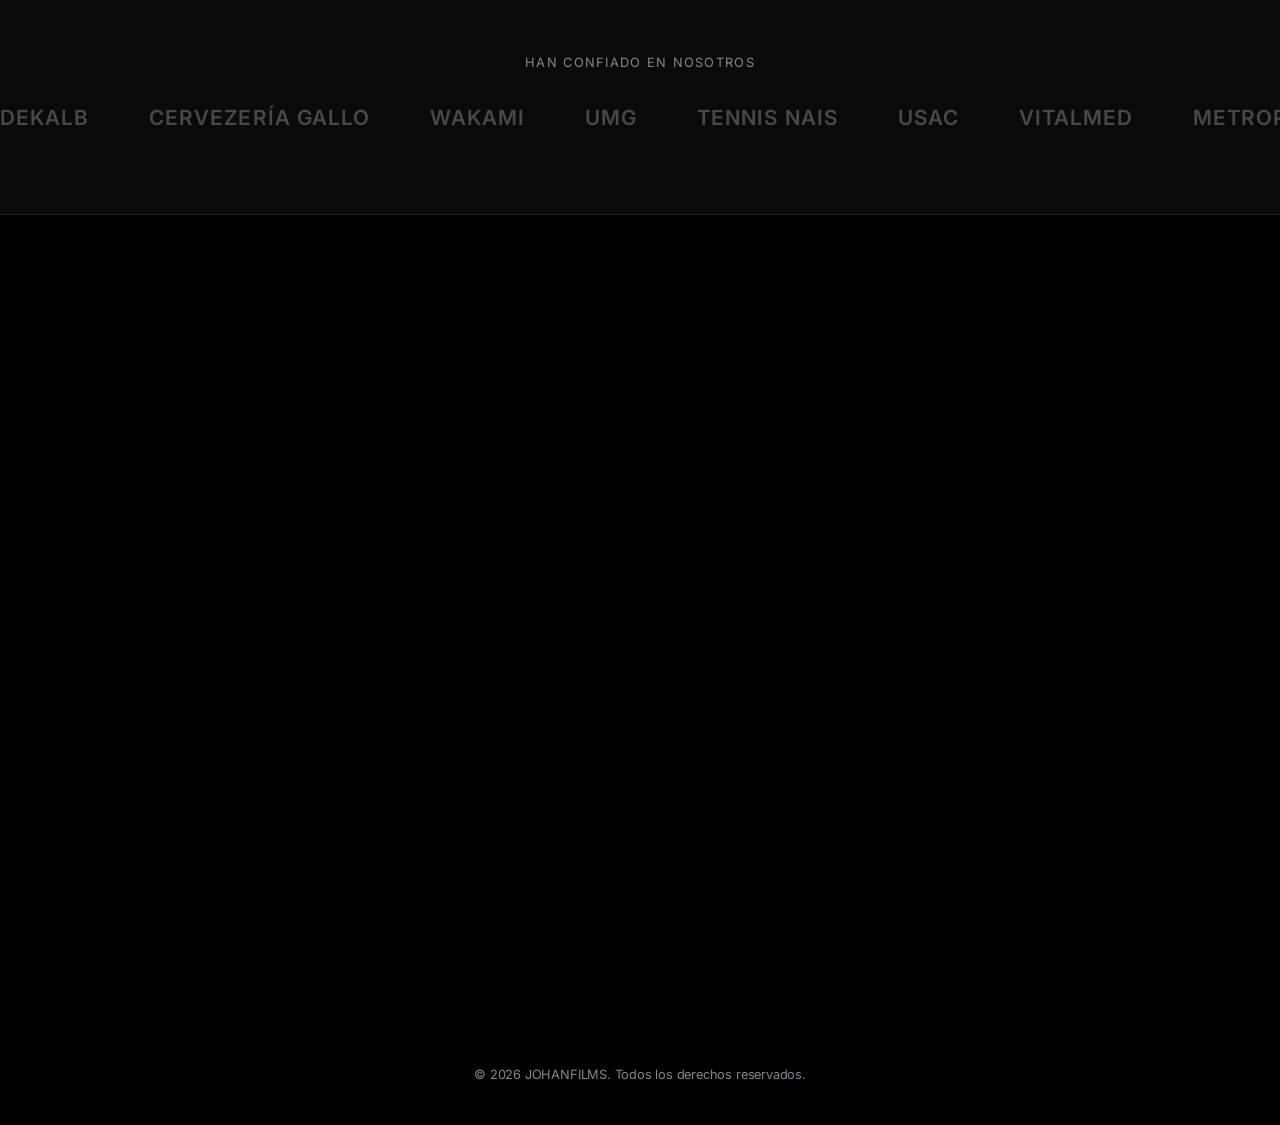
==== commit 10373a4a: "Pagina de servicio agregada a la de  web JohanFilms" ====
--- a/index.html
+++ b/index.html
@@ -727,9 +727,10 @@
 
     <ul class="nav-links" id="navLinks">
         <li><a href="index.html">Proyectos</a></li>
-        <li><a href="Nosotros.html">Nosotros</a></li>
-        <li><a href="Portafolio.html">Portafolio</a></li>
-        <li><a href="Contacto.html">Contacto</a></li>
+        <li><a href="nosotros.html">Nosotros</a></li>
+         <li><a href="Portafolio.html">Portafolio</a></li>
+          <li><a href="servicios.html">servicios</a></li>
+        <li><a href="contacto.html">Contacto</a></li>
     </ul>
 </nav>
 
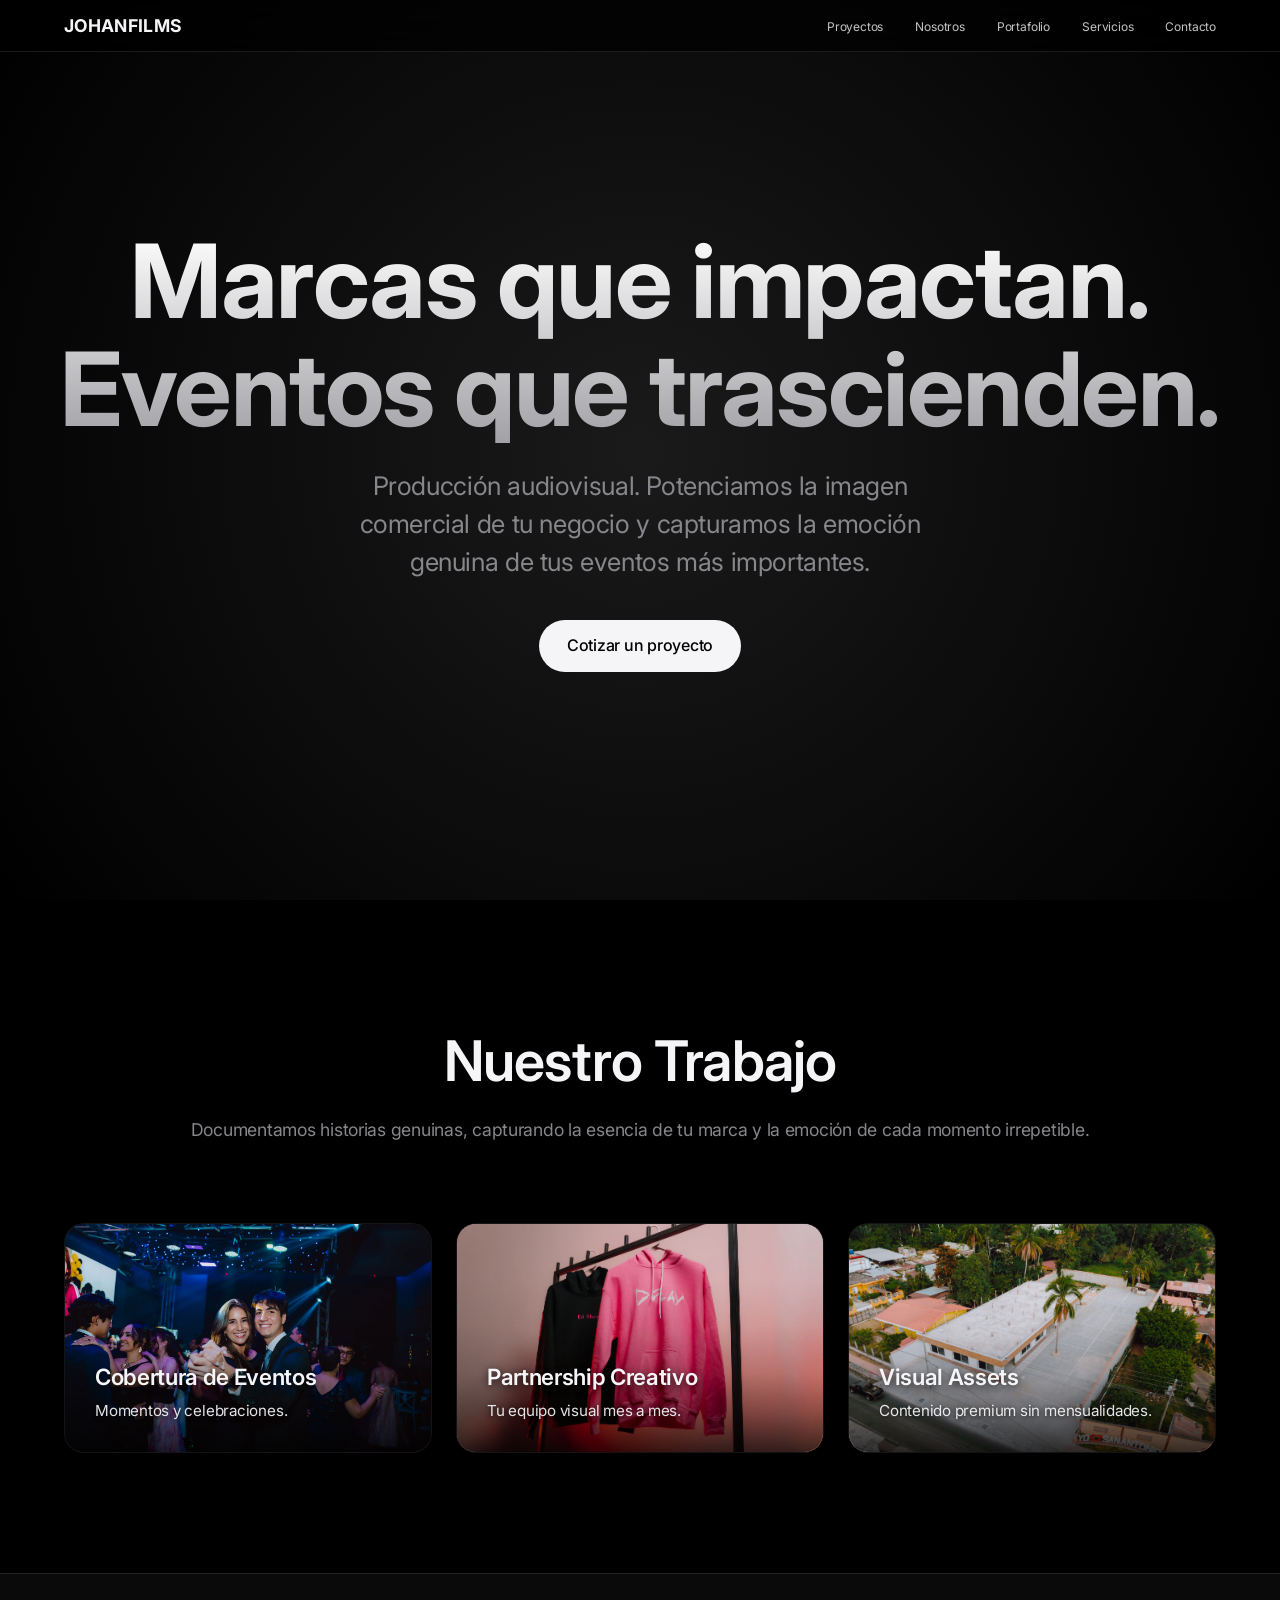
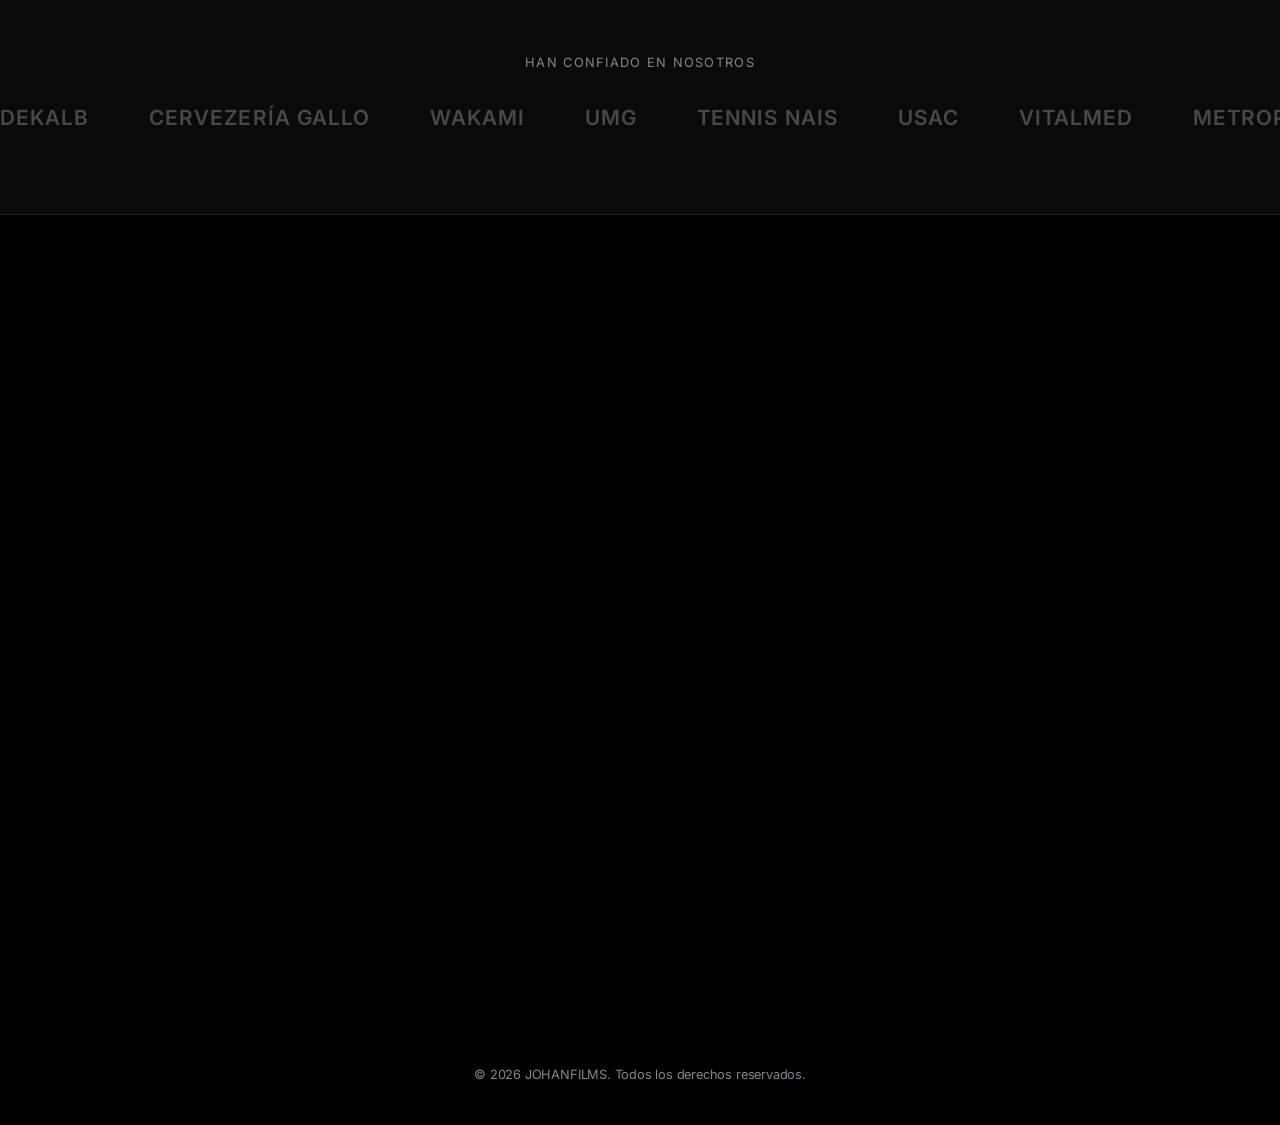
==== commit f6a4316b: "Pagina de servicio agregada v2  a la de  web JohanFilms" ====
--- a/index.html
+++ b/index.html
@@ -729,7 +729,7 @@
         <li><a href="index.html">Proyectos</a></li>
         <li><a href="nosotros.html">Nosotros</a></li>
          <li><a href="Portafolio.html">Portafolio</a></li>
-          <li><a href="servicios.html">servicios</a></li>
+          <li><a href="servicios.html">Servicios</a></li>
         <li><a href="contacto.html">Contacto</a></li>
     </ul>
 </nav>
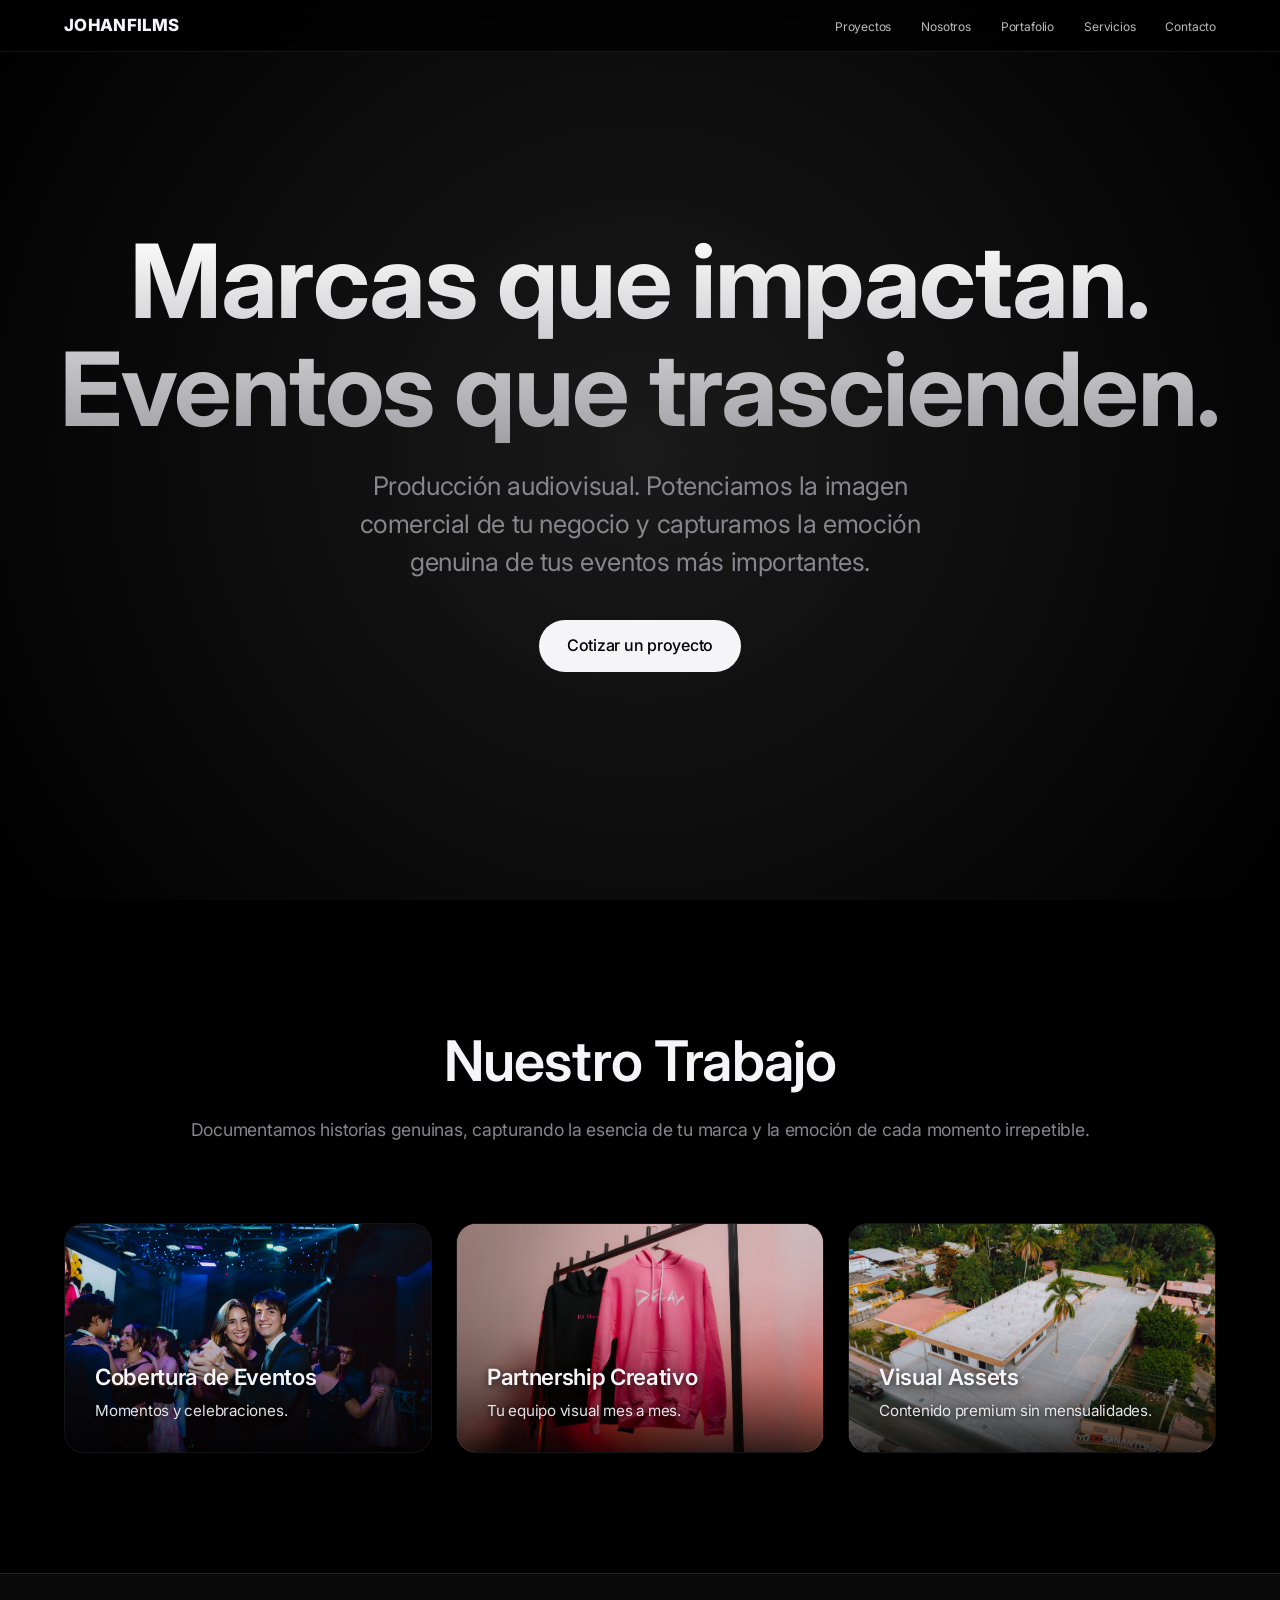
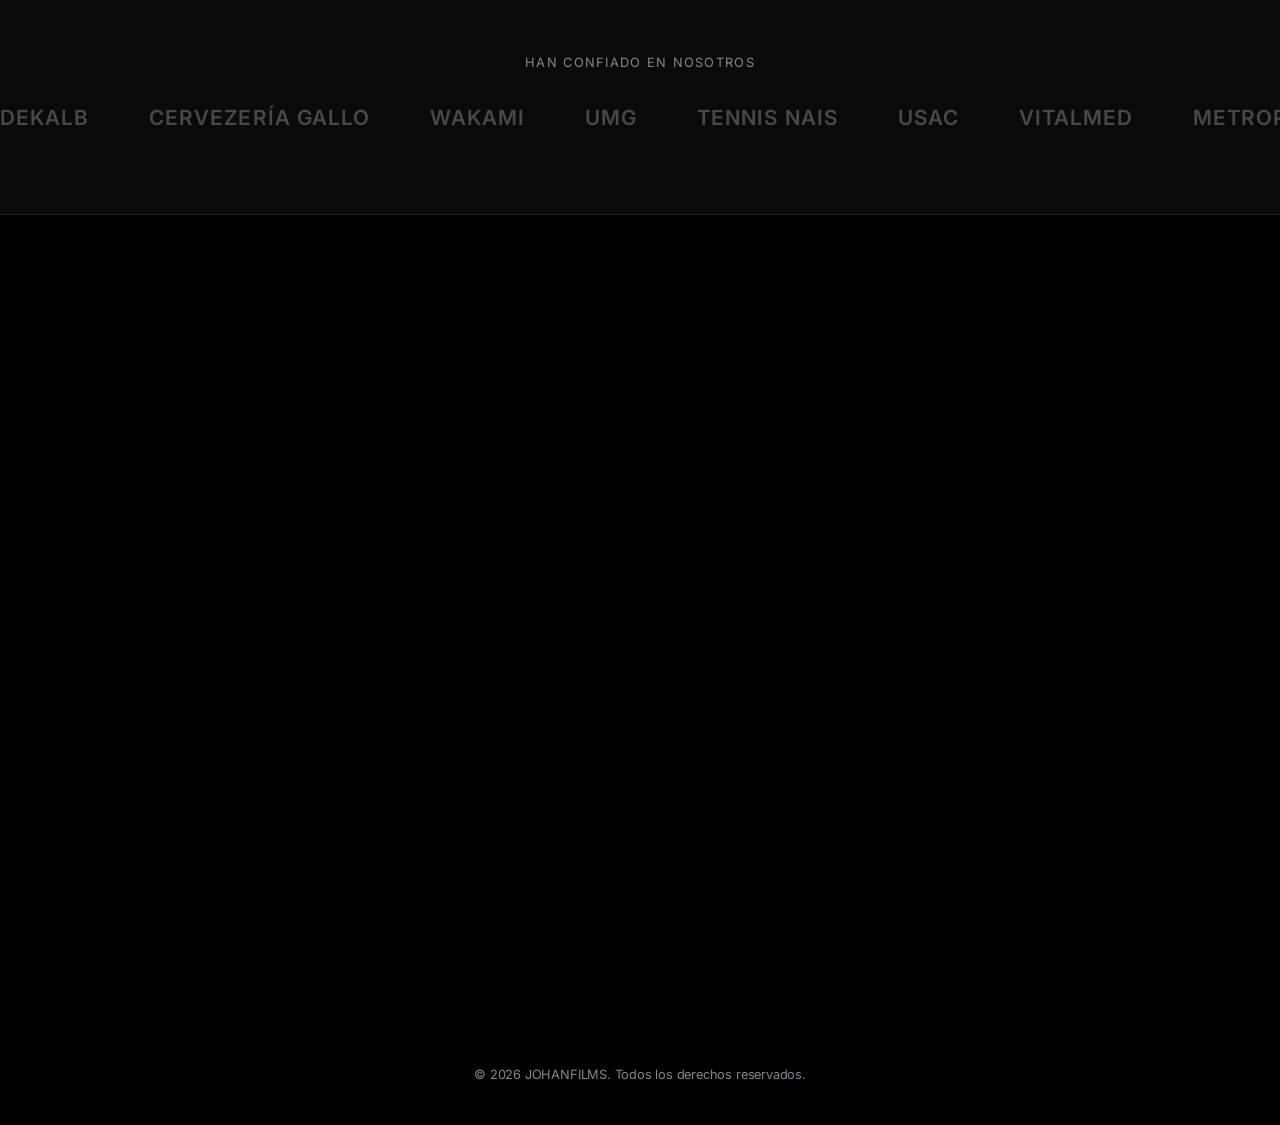
==== commit db64f074: "Personalizar Cotizacion" ====
--- a/index.html
+++ b/index.html
@@ -17,6 +17,9 @@
     <!-- NUEVO: Estilos del Carrusel Swiper -->
     <link rel="stylesheet" href="https://cdn.jsdelivr.net/npm/swiper@11/swiper-bundle.min.css" />
 
+    <!-- Nav, menú móvil y animación de scroll compartidos con el resto del sitio -->
+    <link rel="stylesheet" href="assets/css/site-nav.css">
+    <script src="assets/js/site-nav.js" defer></script>
 
     <style>
         /* 1. Cobertura de Eventos - Tonos Cálidos (Celebración) */
@@ -103,35 +106,6 @@
             -webkit-font-smoothing: antialiased;
         }
 
-        /* --- NAVEGACIÓN --- */
-        nav {
-            position: fixed;
-            top: 0; left: 0; right: 0;
-            z-index: 1000;
-            display: flex;
-            align-items: center;
-            justify-content: space-between;
-            padding: 0 5%;
-            height: 52px;
-            background: rgba(0, 0, 0, 0.7);
-            backdrop-filter: saturate(180%) blur(20px);
-            -webkit-backdrop-filter: saturate(180%) blur(20px);
-            border-bottom: 1px solid var(--border);
-        }
-
-        .nav-logo {
-            font-weight: 700;
-            font-size: 1.1rem;
-            color: var(--apple-gray);
-            text-decoration: none;
-            letter-spacing: 0.02em;
-            z-index: 1001;
-        }
-
-        .nav-links { display: flex; gap: 32px; list-style: none; }
-        .nav-links a { color: var(--apple-gray); opacity: 0.8; text-decoration: none; font-size: 0.75rem; font-weight: 400; transition: opacity 0.3s ease; }
-        .nav-links a:hover { opacity: 1; }
-
         /* --- HERO SECTION --- */
         .hero {
             height: 100vh;
@@ -236,112 +210,12 @@
         .btn-send { width: 100%; background: var(--apple-gray); color: var(--black); border: none; padding: 18px; border-radius: 14px; font-weight: 600; cursor: pointer; font-size: 1rem; transition: transform 0.3s, background 0.3s; }
         .btn-send:hover { background: #fff; transform: scale(1.01); }
 
-        /* --- ANIMACIONES SCROLL --- */
-        .reveal { opacity: 0; transform: translateY(40px); transition: opacity 0.8s cubic-bezier(0.5, 0, 0, 1), transform 0.8s cubic-bezier(0.5, 0, 0, 1); }
-        .reveal.active { opacity: 1; transform: translateY(0); }
-
-
-/* =========================================
-   MOBILE MENU APPLE STYLE
-========================================= */
-
-.menu-toggle{
-    display: none;
-    width: 34px;
-    height: 34px;
-    position: relative;
-    z-index: 1002;
-    cursor: pointer;
-    justify-content: center;
-    align-items: center;
-    flex-direction: column;
-    gap: 6px;
-}
-
-.menu-toggle span{
-    width: 18px;
-    height: 1.5px;
-    background: #fff;
-    border-radius: 999px;
-    transition: all 0.3s ease;
-}
-
-.menu-toggle.active span:nth-child(1){
-    transform: translateY(3.8px) rotate(45deg);
-}
-
-.menu-toggle.active span:nth-child(2){
-    transform: translateY(-3.8px) rotate(-45deg);
-}
-
-@media (max-width: 768px){
-
-    .menu-toggle{
-        display: flex;
-    }
-
-    .nav-links{
-        position: fixed;
-        top: 0;
-        right: -100%;
-        width: 100%;
-        height: 100vh;
-        background: rgba(0,0,0,0.96);
-        backdrop-filter: blur(30px);
-        -webkit-backdrop-filter: blur(30px);
-
-        flex-direction: column;
-        justify-content: center;
-        align-items: center;
-
-        gap: 40px;
-        transition: right 0.45s cubic-bezier(0.77,0,0.175,1);
-        z-index: 1000;
-    }
-
-    .nav-links.active{
-        right: 0;
-    }
-
-    .nav-links a{
-        font-size: 1.5rem !important;
-        font-weight: 600;
-        opacity: 1;
-    }
-}
-
-
         /* --- RESPONSIVE --- */
-     @media (max-width: 768px) {
-    nav{
-        padding: 0 20px;
-    }
-
-    .nav-links{
-        display: flex;
-        gap: 14px;
-    }
-
-    .nav-links a{
-        font-size: 0.68rem;
-    }
-
-    .nav-logo{
-        font-size: 0.85rem;
-    }
-
-    .hero-title{
-        font-size: 3.5rem;
-    }
-
-    .section{
-        padding: 80px 20px;
-    }
-
-    .modal-content{
-        padding: 30px 20px;
-    }
-}
+        @media (max-width: 768px) {
+            .hero-title{ font-size: 3.5rem; }
+            .section{ padding: 80px 20px; }
+            .modal-content{ padding: 30px 20px; }
+        }
 
         /* --- FOOTER --- */
         footer { padding: 40px; text-align: center; display: flex; flex-direction: column; align-items: center; gap: 20px; }
@@ -840,35 +714,7 @@
 </div>
 
 <!-- NUEVO: Script del Carrusel Swiper (Debe ir justo arriba de tu <script> principal) -->
-<script src="https://cdn.jsdelivr.net/npm/swiper@11/swiper-bundle.min.js">
-/* =========================================
-   MOBILE MENU
-========================================= */
-
-const menuToggle = document.getElementById('menuToggle');
-const navLinks = document.getElementById('navLinks');
-
-menuToggle.addEventListener('click', () => {
-    menuToggle.classList.toggle('active');
-    navLinks.classList.toggle('active');
-
-    if(navLinks.classList.contains('active')){
-        document.body.style.overflow = 'hidden';
-    } else {
-        document.body.style.overflow = 'auto';
-    }
-});
-
-document.querySelectorAll('.nav-links a').forEach(link => {
-    link.addEventListener('click', () => {
-        menuToggle.classList.remove('active');
-        navLinks.classList.remove('active');
-        document.body.style.overflow = 'auto';
-    });
-});
-
-
-</script>
+<script src="https://cdn.jsdelivr.net/npm/swiper@11/swiper-bundle.min.js"></script>
 
 <footer>
    
@@ -876,21 +722,6 @@
 </footer>
 
 <script>
-    // SCROLL ANIMATIONS
-    const reveals = document.querySelectorAll('.reveal');
-    const revealOnScroll = () => {
-        const windowHeight = window.innerHeight;
-        const elementVisible = 100;
-        reveals.forEach((reveal) => {
-            const elementTop = reveal.getBoundingClientRect().top;
-            if (elementTop < windowHeight - elementVisible) {
-                reveal.classList.add('active');
-            }
-        });
-    }
-    window.addEventListener('scroll', revealOnScroll);
-    revealOnScroll();
-
     // MODAL LOGIC
     const modal = document.getElementById("projectModal");
     const closeBtn = document.querySelector(".close-btn");
@@ -1084,34 +915,6 @@
         const url = `https://wa.me/${telefono}?text=${encodeURIComponent(texto)}`;
         window.open(url, '_blank');
     });
-
-/* =========================================
-   MOBILE MENU
-========================================= */
-
-const menuToggle = document.getElementById('menuToggle');
-const navLinks = document.getElementById('navLinks');
-
-menuToggle.addEventListener('click', () => {
-    menuToggle.classList.toggle('active');
-    navLinks.classList.toggle('active');
-
-    if(navLinks.classList.contains('active')){
-        document.body.style.overflow = 'hidden';
-    } else {
-        document.body.style.overflow = 'auto';
-    }
-});
-
-document.querySelectorAll('.nav-links a').forEach(link => {
-    link.addEventListener('click', () => {
-        menuToggle.classList.remove('active');
-        navLinks.classList.remove('active');
-        document.body.style.overflow = 'auto';
-    });
-});
-
-
 </script>
 
 </body>
--- a/assets/css/site-nav.css
+++ b/assets/css/site-nav.css
@@ -0,0 +1,118 @@
+/* ============================================================
+   JohanFilms — Navegación, menú móvil y animación de aparición
+   Archivo compartido por todas las páginas del sitio.
+
+   No depende de las variables --accent/--border/--dark-gray de
+   cada página: usa colores fijos a propósito, para que se pueda
+   incluir en cualquier página nueva sin romper nada.
+
+   Requiere en el HTML:
+     <nav>
+       <a href="index.html" class="nav-logo">JOHANFILMS</a>
+       <div class="menu-toggle" id="menuToggle">
+         <span></span><span></span>
+       </div>
+       <ul class="nav-links" id="navLinks"> ...enlaces o vacío... </ul>
+     </nav>
+   Y opcionalmente cualquier elemento con clase "reveal" para que
+   aparezca suavemente al hacer scroll (ver site-nav.js).
+   ============================================================ */
+
+nav{
+  position:fixed;
+  top:0;left:0;right:0;
+  height:52px;
+  z-index:1000;
+  display:flex;
+  align-items:center;
+  justify-content:space-between;
+  padding:0 5%;
+  background:rgba(0,0,0,.72);
+  backdrop-filter:saturate(180%) blur(20px);
+  -webkit-backdrop-filter:saturate(180%) blur(20px);
+  border-bottom:1px solid rgba(255,255,255,.08);
+}
+
+.nav-logo{
+  font-size:1.05rem;
+  font-weight:800;
+  letter-spacing:.02em;
+  color:#f5f5f7;
+  text-decoration:none;
+}
+
+.nav-links{
+  display:flex;
+  list-style:none;
+  gap:30px;
+  align-items:center;
+}
+.nav-links a{
+  font-size:.75rem;
+  color:rgba(245,245,247,.76);
+  text-decoration:none;
+  transition:opacity .25s ease, color .25s ease;
+}
+.nav-links a:hover,
+.nav-links a.active{
+  color:#fff;
+  opacity:1;
+}
+
+.menu-toggle{
+  display:none;
+  width:34px;height:34px;
+  z-index:1002;
+  cursor:pointer;
+  align-items:center;
+  justify-content:center;
+  flex-direction:column;
+  gap:6px;
+}
+.menu-toggle span{
+  width:18px;height:1.5px;
+  background:#fff;
+  border-radius:999px;
+  transition:all .3s ease;
+}
+.menu-toggle.active span:nth-child(1){transform:translateY(3.8px) rotate(45deg);}
+.menu-toggle.active span:nth-child(2){transform:translateY(-3.8px) rotate(-45deg);}
+
+/* Animación de aparición al hacer scroll (usada en secciones .reveal) */
+.reveal{
+  opacity:0;
+  transform:translateY(30px);
+  transition:opacity .8s cubic-bezier(.5,0,0,1), transform .8s cubic-bezier(.5,0,0,1);
+}
+.reveal.active{
+  opacity:1;
+  transform:translateY(0);
+}
+
+@media (max-width:768px){
+  nav{padding:0 20px;}
+  .nav-logo{font-size:.9rem;}
+  .menu-toggle{display:flex;}
+
+  .nav-links{
+    position:fixed;
+    top:0;right:-100%;
+    width:100%;height:100vh;
+    background:rgba(0,0,0,.96);
+    backdrop-filter:blur(28px);
+    -webkit-backdrop-filter:blur(28px);
+    flex-direction:column;
+    justify-content:center;
+    align-items:center;
+    gap:38px;
+    transition:right .45s cubic-bezier(.77,0,.175,1);
+    z-index:1000;
+  }
+  .nav-links.active{right:0;}
+  .nav-links a{
+    font-size:1.45rem !important;
+    font-weight:800;
+    color:#fff;
+    opacity:1;
+  }
+}
